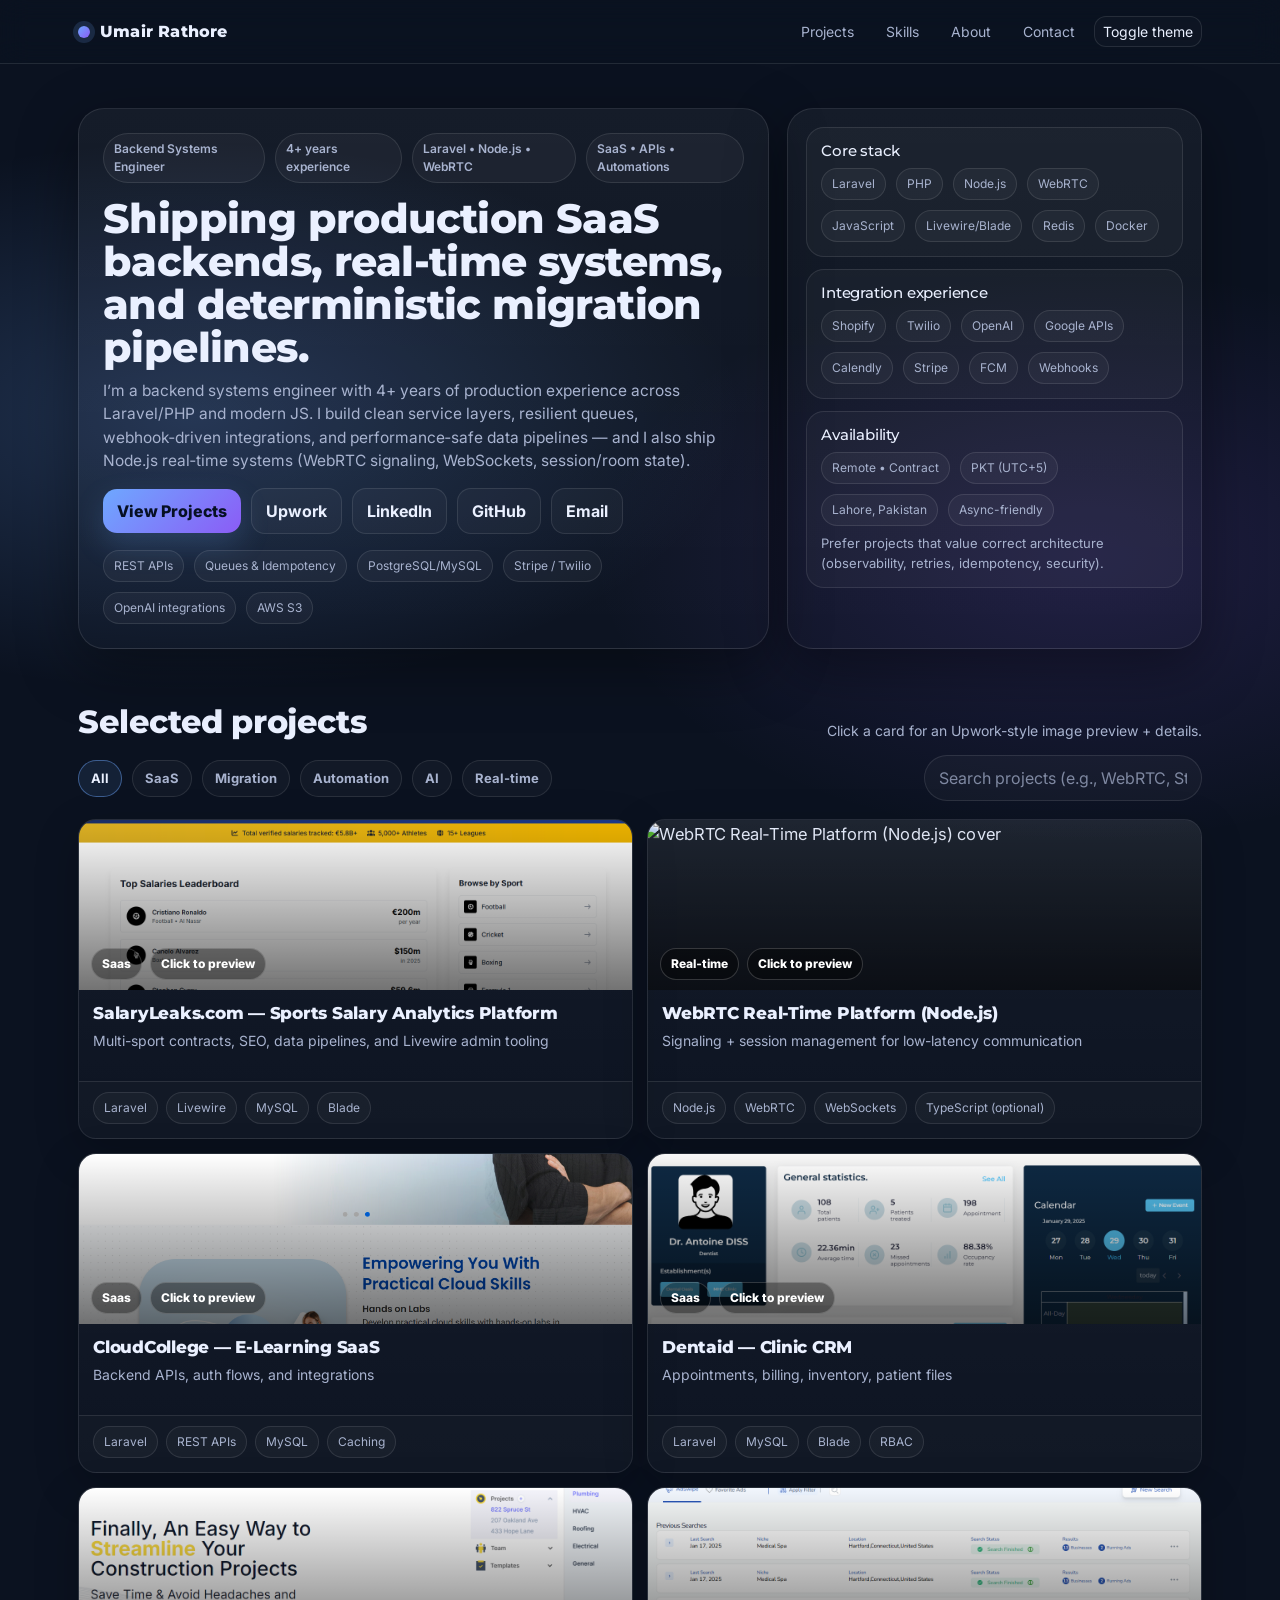
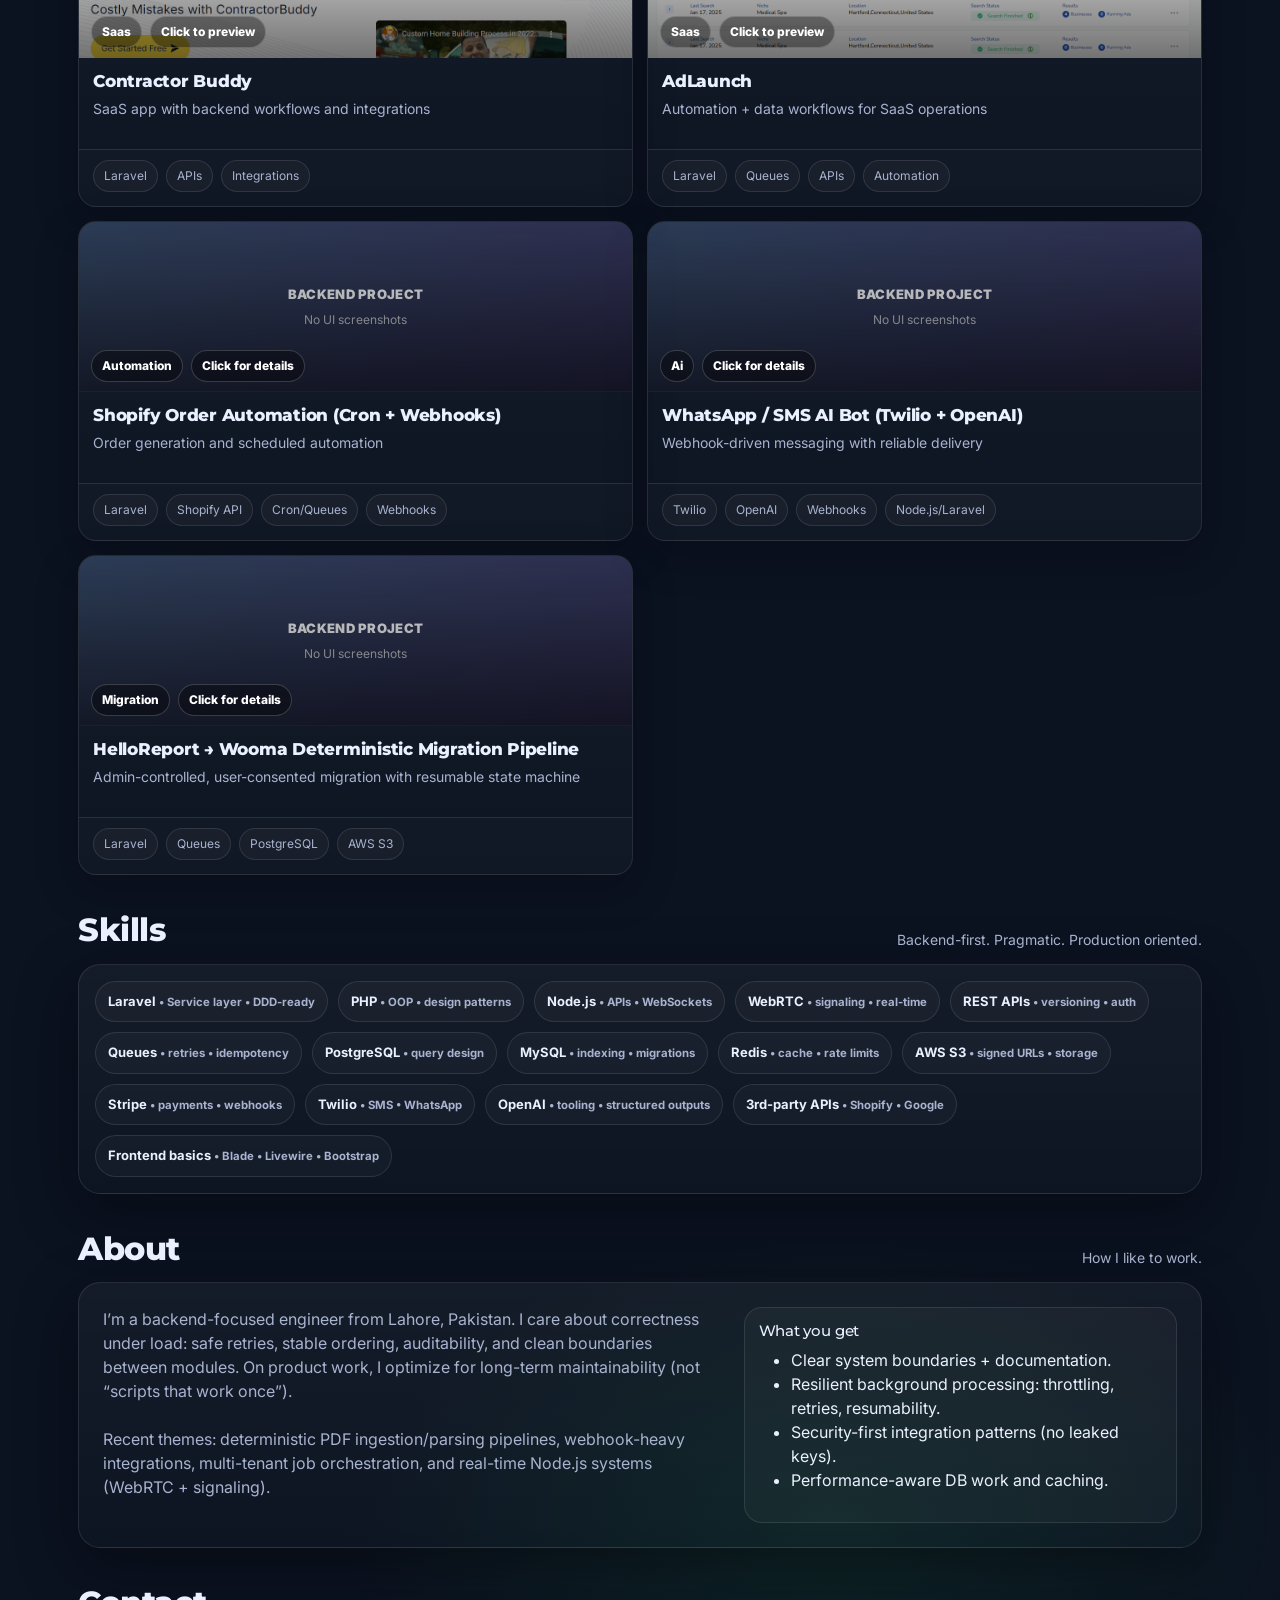
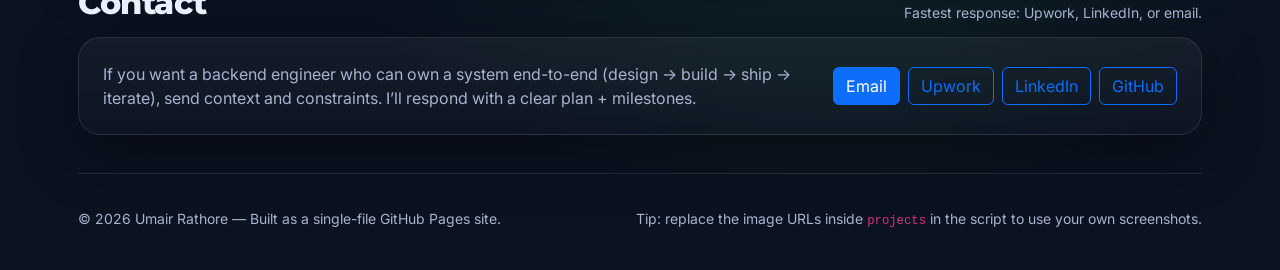
==== portfolio_final.html @ fff8bcef "new portfolio" ====
<!doctype html>
<html lang="en">
<head>
  <meta charset="utf-8" />
  <meta name="viewport" content="width=device-width, initial-scale=1" />
  <meta name="theme-color" content="#0b1220" />
  <title>Umair Rathore — Backend Systems Engineer (Laravel • Node.js • WebRTC) • 4+ Years</title>
  <meta name="description" content="Backend Systems Engineer building production SaaS platforms, APIs, real-time systems (WebRTC), automations, and deterministic data-migration pipelines. Laravel, Node.js, PostgreSQL/MySQL, Stripe, Twilio, OpenAI." />
  <meta name="keywords" content="Umair Rathore,Laravel,PHP,Node.js,WebRTC,SaaS,Backend Engineer,REST API,PostgreSQL,MySQL,Stripe,Twilio,OpenAI,Queues,Redis,S3" />
  <meta name="author" content="Umair Rathore" />

  <!-- Open Graph -->
  <meta property="og:title" content="Umair Rathore — Backend Systems Engineer" />
  <meta property="og:description" content="Laravel + Node.js backend engineer building SaaS, automations, real-time (WebRTC) and migration pipelines." />
  <meta property="og:type" content="website" />

  <!-- Bootstrap 5 -->
  <link href="https://cdn.jsdelivr.net/npm/bootstrap@5.3.3/dist/css/bootstrap.min.css" rel="stylesheet"
        integrity="sha384-QWTKZyjpPEjISv5WaRU9OFeRpok6YctnYmDr5pNlyT2bRjXh0JMhjY6hW+ALEwIH" crossorigin="anonymous" />
  <link rel="preconnect" href="https://fonts.googleapis.com">
  <link rel="preconnect" href="https://fonts.gstatic.com" crossorigin>
  <link href="https://fonts.googleapis.com/css2?family=Montserrat:wght@600;700;800&family=Inter:wght@400;500;600;700&display=swap" rel="stylesheet">

  <style>
    :root{
      --bg:#0b1220;
      --panel:#0f1b33;
      --panel2:#101a2d;
      --text:#eaf0ff;
      --muted:#a8b3cf;
      --line:rgba(255,255,255,.10);
      --brand:#6ea8ff;
      --brand2:#8b5cf6;
      --good:#22c55e;
      --warn:#fbbf24;
      --shadow: 0 18px 60px rgba(0,0,0,.38);
      --radius: 18px;
      --radius2: 26px;
      --max: 1160px;
    }
    [data-theme="light"]{
      --bg:#f7f8fb;
      --panel:#ffffff;
      --panel2:#ffffff;
      --text:#0f172a;
      --muted:#475569;
      --line:rgba(2,6,23,.10);
      --shadow: 0 18px 60px rgba(2,6,23,.12);
    }

    *{box-sizing:border-box}
    html{scroll-behavior:smooth}
    body{
      margin:0;
      font-family: Inter, system-ui, -apple-system, Segoe UI, Roboto, Helvetica, Arial, sans-serif;
      background:
        radial-gradient(1000px 500px at 15% 12%, rgba(110,168,255,.22), transparent 55%),
        radial-gradient(900px 520px at 85% 16%, rgba(139,92,246,.16), transparent 55%),
        radial-gradient(900px 520px at 65% 90%, rgba(34,197,94,.10), transparent 55%),
        var(--bg);
      color:var(--text);
    }
    a{color:inherit}
    .wrap{max-width:var(--max); margin:0 auto; padding:0 18px}

    /* Top bar */
    .topbar{
      position:sticky; top:0; z-index:50;
      backdrop-filter: blur(14px);
      background: color-mix(in srgb, var(--bg) 72%, transparent);
      border-bottom:1px solid var(--line);
    }
    .topbar-inner{
      display:flex; align-items:center; justify-content:space-between;
      padding:12px 0; gap:10px;
    }
    .brand{
      display:flex; align-items:center; gap:10px;
      text-decoration:none;
      font-weight:800; letter-spacing:.2px;
      font-family: Montserrat, Inter, system-ui, sans-serif;
    }
    .brand-dot{
      width:12px; height:12px; border-radius:50%;
      background: linear-gradient(135deg, var(--brand), var(--brand2));
      box-shadow: 0 0 0 5px rgba(110,168,255,.16);
    }
    .navlinks{display:flex; gap:10px; flex-wrap:wrap; justify-content:flex-end}
    .navlinks a{
      text-decoration:none; font-size:14px;
      color:var(--muted);
      padding:8px 10px;
      border-radius:12px;
      border:1px solid transparent;
    }
    .navlinks a:hover{
      color:var(--text);
      border-color: var(--line);
      background: rgba(255,255,255,.04);
    }

    /* Hero */
    .hero{padding:44px 0 18px}
    .hero-grid{
      display:grid;
      grid-template-columns: 1.25fr .75fr;
      gap:18px;
      align-items:stretch;
    }
    @media (max-width: 992px){
      .hero-grid{grid-template-columns:1fr}
    }
    .p-card{
      background: linear-gradient(180deg, rgba(255,255,255,.045), rgba(255,255,255,.012));
      border:1px solid var(--line);
      border-radius: var(--radius2);
      box-shadow: var(--shadow);
      overflow:hidden;
    }
    .hero-left{padding:24px; position:relative}
    .kicker{
      display:inline-flex; align-items:center; gap:10px;
      color:var(--muted); font-weight:600; font-size:14px;
    }
    .pill{
      border:1px solid var(--line);
      background: rgba(255,255,255,.04);
      padding:6px 10px;
      border-radius:999px;
      font-size:12px;
      color:var(--muted);
    }
    h1{
      margin:14px 0 10px;
      font-family: Montserrat, Inter, system-ui, sans-serif;
      font-weight:800;
      letter-spacing:-.6px;
      line-height:1.05;
      font-size: clamp(32px, 3.2vw, 46px);
    }
    .sub{
      color:var(--muted);
      max-width: 70ch;
      margin: 0 0 16px;
      font-size: 15.5px;
    }
    .cta-row{display:flex; gap:10px; flex-wrap:wrap; align-items:center}
    .btn-brand{
      background: linear-gradient(135deg, var(--brand), var(--brand2));
      color: #061024;
      border:0;
      font-weight:800;
      padding:10px 14px;
      border-radius:14px;
      text-decoration:none;
      display:inline-flex; align-items:center; gap:10px;
      box-shadow: 0 12px 30px rgba(110,168,255,.20);
    }
    .btn-ghost{
      border:1px solid var(--line);
      background: rgba(255,255,255,.03);
      color: var(--text);
      font-weight:700;
      padding:10px 14px;
      border-radius:14px;
      text-decoration:none;
      display:inline-flex; align-items:center; gap:10px;
    }
    .btn-ghost:hover{background: rgba(255,255,255,.05)}
    .hero-right{padding:18px}
    .mini{
      border:1px solid var(--line);
      border-radius: 18px;
      background: rgba(255,255,255,.03);
      padding:14px;
      margin-bottom:12px;
    }
    .mini h3{
      margin:0 0 8px;
      font-family: Montserrat, Inter, system-ui, sans-serif;
      font-size: 15px;
      letter-spacing:-.2px;
    }
    .kv{display:flex; gap:10px; flex-wrap:wrap}
    .kv .tag{
      font-size:12px;
      padding:6px 10px;
      border-radius:999px;
      background: rgba(255,255,255,.04);
      border:1px solid var(--line);
      color: var(--muted);
    }

    /* Sections */
    section{padding:36px 0 0}
    .section-title{
      display:flex; align-items:flex-end; justify-content:space-between;
      gap:12px; margin: 0 0 14px;
    }
    .section-title h2{
      font-family: Montserrat, Inter, system-ui, sans-serif;
      font-weight:800; letter-spacing:-.4px;
      margin:0;
    }
    .section-title p{margin:0; color:var(--muted); font-size:14px}

    /* Project grid */
    .filters{
      display:flex; gap:10px; flex-wrap:wrap; align-items:center;
      margin: 10px 0 18px;
    }
    .chip{
      border:1px solid var(--line);
      background: rgba(255,255,255,.03);
      color: var(--muted);
      font-weight:700;
      padding:8px 12px;
      border-radius:999px;
      font-size:13px;
      cursor:pointer;
      user-select:none;
    }
    .chip.active{
      color: var(--text);
      border-color: rgba(110,168,255,.45);
      background: rgba(110,168,255,.10);
    }
    .search{
      margin-left:auto;
      min-width: 260px;
    }
    .search input{
      width:100%;
      border-radius:999px;
      padding:10px 14px;
      border:1px solid var(--line);
      background: rgba(255,255,255,.03);
      color: var(--text);
      outline:none;
    }
    .search input::placeholder{color: color-mix(in srgb, var(--muted) 72%, transparent)}

    .grid{
      display:grid;
      grid-template-columns: repeat(12, 1fr);
      gap:14px;
    }
    @media (max-width: 992px){
      .grid{grid-template-columns: repeat(6, 1fr);}
    }
    @media (max-width: 640px){
      .grid{grid-template-columns: repeat(1, 1fr);}
    }
    .proj{
      grid-column: span 6;
      background: linear-gradient(180deg, rgba(255,255,255,.045), rgba(255,255,255,.012));
      border:1px solid var(--line);
      border-radius: var(--radius);
      overflow:hidden;
      box-shadow: 0 14px 44px rgba(0,0,0,.22);
      transition: transform .25s ease, border-color .25s ease;
      cursor:pointer;
      display:flex; flex-direction:column;
      min-height: 320px;
    }
    @media (max-width: 992px){ .proj{grid-column: span 6;} }
    @media (max-width: 640px){ .proj{grid-column: span 12;} }
    .proj:hover{
      transform: translateY(-6px);
      border-color: rgba(110,168,255,.40);
    }
    .thumb{
      position:relative;
      height: 170px;
      background: rgba(255,255,255,.04);
      overflow:hidden;
    }
    .thumb img{
      width:100%; height:100%;
      object-fit:cover;
      transform: scale(1.03);
      transition: transform .35s ease;
      filter: saturate(1.1);
    }
    .proj:hover .thumb img{transform: scale(1.08)}
    .thumb .overlay{
      position:absolute; inset:0;
      background: linear-gradient(180deg, rgba(0,0,0,0), rgba(0,0,0,.55));
      display:flex;
      align-items:flex-end;
      padding:10px 12px;
      gap:8px;
    }
    .badge-pill{
      font-size:12px;
      font-weight:800;
      padding:6px 10px;
      border-radius:999px;
      background: rgba(0,0,0,.35);
      border:1px solid rgba(255,255,255,.18);
      color:#fff;
    }
    .proj-body{padding:14px 14px 12px; flex:1}
    .proj-title{
      font-family: Montserrat, Inter, system-ui, sans-serif;
      font-weight:800;
      letter-spacing:-.25px;
      margin:0 0 6px;
      font-size: 17px;
      line-height:1.15;
    }
    .proj-desc{margin:0; color:var(--muted); font-size:14px}
    .proj-tags{
      display:flex; flex-wrap:wrap; gap:8px;
      padding: 10px 14px 14px;
      border-top:1px solid var(--line);
      background: rgba(255,255,255,.015);
    }
    .t{
      font-size:12px;
      padding:6px 10px;
      border-radius:999px;
      border:1px solid var(--line);
      background: rgba(255,255,255,.03);
      color: var(--muted);
      white-space:nowrap;
    }

    /* Skills */
    .skills{
      display:flex; flex-wrap:wrap; gap:10px;
    }
    .skill{
      font-size:13px;
      padding:10px 12px;
      border-radius: 999px;
      border:1px solid var(--line);
      background: rgba(255,255,255,.03);
      color: var(--text);
      font-weight:700;
    }
    .skill small{color:var(--muted); font-weight:700}

    /* Footer */
    footer{
      padding:34px 0 40px;
      color: var(--muted);
      border-top:1px solid var(--line);
      margin-top: 38px;
      font-size:14px;
    }

    /* Modal polish (Upwork-ish) */
    .modal-content{
      background: var(--panel);
      border:1px solid var(--line);
      border-radius: 20px;
      box-shadow: var(--shadow);
      color: var(--text);
    }
    .modal-header, .modal-footer{border-color: var(--line)}
    .modal-title{font-family: Montserrat, Inter, system-ui, sans-serif; font-weight:800}
    .modal .meta{
      display:flex; gap:10px; flex-wrap:wrap;
      margin-top: 6px;
    }
    .modal .meta a{
      color: var(--brand);
      text-decoration: none;
      font-weight: 800;
      font-size: 13px;
      border:1px solid color-mix(in srgb, var(--brand) 40%, transparent);
      padding:7px 10px;
      border-radius:999px;
      background: rgba(110,168,255,.10);
    }
    .modal .meta a:hover{background: rgba(110,168,255,.16)}
    .modal .bullets{margin:12px 0 0; padding-left: 18px; color: var(--muted)}
    .carousel-inner{
      border-radius: 16px;
      border:1px solid var(--line);
      overflow:hidden;
      background: rgba(255,255,255,.03);
    }
    .carousel-item img{
      width:100%;
      height: 370px;
      object-fit: cover;
    }
    .carousel-control-prev,
    .carousel-control-next {
      opacity: 1;
    }
    .carousel-control-prev-icon,
    .carousel-control-next-icon {
      filter: brightness(0) invert(0.2);
      background-color: rgba(255,255,255,0.8);
      border-radius: 50%;
      padding: 12px;
      box-shadow: 0 2px 8px rgba(0,0,0,0.4);
    }
    @media (max-width: 640px){
      .carousel-item img{height: 260px;}
      .search{min-width: 160px;}
    }
  </style>
</head>

<body>
  <!-- Topbar -->
  <div class="topbar">
    <div class="wrap">
      <div class="topbar-inner">
        <a class="brand" href="#top">
          <span class="brand-dot"></span>
          <span>Umair Rathore</span>
        </a>

        <div class="d-flex align-items-center gap-2">
          <div class="navlinks d-none d-md-flex">
            <a href="#projects">Projects</a>
            <a href="#skills">Skills</a>
            <a href="#about">About</a>
            <a href="#contact">Contact</a>
          </div>

          <button id="themeBtn" class="btn btn-sm btn-outline-light" style="border-color:var(--line); color:var(--text); border-radius:12px; background:rgba(255,255,255,.02)">
            Toggle theme
          </button>
        </div>
      </div>
    </div>
  </div>

  <div id="top" class="wrap">
    <!-- Hero -->
    <div class="hero">
      <div class="hero-grid">
        <div class="p-card hero-left">
          <div class="kicker">
            <span class="pill">Backend Systems Engineer</span>
            <span class="pill">4+ years experience</span>
            <span class="pill">Laravel • Node.js • WebRTC</span>
            <span class="pill">SaaS • APIs • Automations</span>
          </div>

          <h1>Shipping production SaaS backends, real‑time systems, and deterministic migration pipelines.</h1>
          <p class="sub">
            I’m a backend systems engineer with 4+ years of production experience across Laravel/PHP and modern JS. I build clean service layers, resilient queues, webhook‑driven integrations, and performance‑safe data pipelines — and I also ship Node.js real‑time systems (WebRTC signaling, WebSockets, session/room state).
          </p>

          <div class="cta-row">
            <a class="btn-brand" href="#projects">View Projects</a>
            <a class="btn-ghost" href="https://www.upwork.com/freelancers/~0189e2b25fac579624" target="_blank" rel="noopener">Upwork</a>
            <a class="btn-ghost" href="https://www.linkedin.com/in/umairrathore/" target="_blank" rel="noopener">LinkedIn</a>
            <a class="btn-ghost" href="https://github.com/UmairRathore" target="_blank" rel="noopener">GitHub</a>
            <a class="btn-ghost" href="mailto:contactusr22@gmail.com">Email</a>
          </div>

          <div class="mt-3 kv">
            <span class="tag">REST APIs</span>
            <span class="tag">Queues & Idempotency</span>
            <span class="tag">PostgreSQL/MySQL</span>
            <span class="tag">Stripe / Twilio</span>
            <span class="tag">OpenAI integrations</span>
            <span class="tag">AWS S3</span>
          </div>
        </div>

        <div class="p-card hero-right">
          <div class="mini">
            <h3>Core stack</h3>
            <div class="kv">
              <span class="tag">Laravel</span>
              <span class="tag">PHP</span>
              <span class="tag">Node.js</span>
              <span class="tag">WebRTC</span>
              <span class="tag">JavaScript</span>
              <span class="tag">Livewire/Blade</span>
              <span class="tag">Redis</span>
              <span class="tag">Docker</span>
            </div>
          </div>

          <div class="mini">
            <h3>Integration experience</h3>
            <div class="kv">
              <span class="tag">Shopify</span>
              <span class="tag">Twilio</span>
              <span class="tag">OpenAI</span>
              <span class="tag">Google APIs</span>
              <span class="tag">Calendly</span>
              <span class="tag">Stripe</span>
              <span class="tag">FCM</span>
              <span class="tag">Webhooks</span>
            </div>
          </div>

          <div class="mini">
            <h3>Availability</h3>
            <div class="kv">
              <span class="tag">Remote • Contract</span>
              <span class="tag">PKT (UTC+5)</span>
              <span class="tag">Lahore, Pakistan</span>
              <span class="tag">Async-friendly</span>
            </div>
            <div class="mt-2" style="color:var(--muted); font-size:13px">
              Prefer projects that value correct architecture (observability, retries, idempotency, security).
            </div>
          </div>
        </div>
      </div>
    </div>

    <!-- Projects -->
    <section id="projects">
      <div class="section-title">
        <h2>Selected projects</h2>
        <p>Click a card for an Upwork-style image preview + details.</p>
      </div>

      <div class="filters">
        <div class="chip active" data-filter="all">All</div>
        <div class="chip" data-filter="saas">SaaS</div>
        <div class="chip" data-filter="migration">Migration</div>
        <div class="chip" data-filter="automation">Automation</div>
        <div class="chip" data-filter="ai">AI</div>
        <div class="chip" data-filter="realtime">Real‑time</div>

        <div class="search">
          <input id="searchInput" type="text" placeholder="Search projects (e.g., WebRTC, Stripe, Shopify, PDF)…" />
        </div>
      </div>

      <div id="projectGrid" class="grid"></div>
    </section>

    <!-- Skills -->
    <section id="skills">
      <div class="section-title">
        <h2>Skills</h2>
        <p>Backend-first. Pragmatic. Production oriented.</p>
      </div>

      <div class="p-card p-3" style="border-radius:22px">
        <div class="skills">
          <span class="skill">Laravel <small>• Service layer • DDD-ready</small></span>
          <span class="skill">PHP <small>• OOP • design patterns</small></span>
          <span class="skill">Node.js <small>• APIs • WebSockets</small></span>
          <span class="skill">WebRTC <small>• signaling • real-time</small></span>
          <span class="skill">REST APIs <small>• versioning • auth</small></span>
          <span class="skill">Queues <small>• retries • idempotency</small></span>
          <span class="skill">PostgreSQL <small>• query design</small></span>
          <span class="skill">MySQL <small>• indexing • migrations</small></span>
          <span class="skill">Redis <small>• cache • rate limits</small></span>
          <span class="skill">AWS S3 <small>• signed URLs • storage</small></span>
          <span class="skill">Stripe <small>• payments • webhooks</small></span>
          <span class="skill">Twilio <small>• SMS • WhatsApp</small></span>
          <span class="skill">OpenAI <small>• tooling • structured outputs</small></span>
          <span class="skill">3rd‑party APIs <small>• Shopify • Google</small></span>
          <span class="skill">Frontend basics <small>• Blade • Livewire • Bootstrap</small></span>
        </div>
      </div>
    </section>

    <!-- About -->
    <section id="about">
      <div class="section-title">
        <h2>About</h2>
        <p>How I like to work.</p>
      </div>

      <div class="p-card p-4" style="border-radius:22px">
        <div class="row g-4">
          <div class="col-lg-7">
            <div style="color:var(--muted)">
              I’m a backend-focused engineer from Lahore, Pakistan. I care about correctness under load: safe retries, stable ordering,
              auditability, and clean boundaries between modules. On product work, I optimize for long-term maintainability (not “scripts that work once”).
              <br/><br/>
              Recent themes: deterministic PDF ingestion/parsing pipelines, webhook-heavy integrations, multi-tenant job orchestration,
              and real-time Node.js systems (WebRTC + signaling).
            </div>
          </div>
          <div class="col-lg-5">
            <div class="mini" style="margin:0">
              <h3>What you get</h3>
              <ul class="bullets">
                <li>Clear system boundaries + documentation.</li>
                <li>Resilient background processing: throttling, retries, resumability.</li>
                <li>Security-first integration patterns (no leaked keys).</li>
                <li>Performance-aware DB work and caching.</li>
              </ul>
            </div>
          </div>
        </div>
      </div>
    </section>

    <!-- Contact -->
    <section id="contact">
      <div class="section-title">
        <h2>Contact</h2>
        <p>Fastest response: Upwork, LinkedIn, or email.</p>
      </div>

      <div class="p-card p-4" style="border-radius:22px">
        <div class="row g-3 align-items-center">
          <div class="col-lg-8" style="color:var(--muted)">
            If you want a backend engineer who can own a system end-to-end (design → build → ship → iterate),
            send context and constraints. I’ll respond with a clear plan + milestones.
          </div>
          <div class="col-lg-4 d-flex gap-2 justify-content-lg-end flex-wrap">
            <a class="btn btn-primary" href="mailto:contactusr22@gmail.com">Email</a>
            <a class="btn btn-outline-primary" href="https://www.upwork.com/freelancers/~0189e2b25fac579624" target="_blank" rel="noopener">Upwork</a>
            <a class="btn btn-outline-primary" href="https://www.linkedin.com/in/umairrathore/" target="_blank" rel="noopener">LinkedIn</a>
            <a class="btn btn-outline-primary" href="https://github.com/UmairRathore" target="_blank" rel="noopener">GitHub</a>
          </div>
        </div>
      </div>
    </section>

    <footer>
      <div class="d-flex flex-wrap justify-content-between gap-2">
        <div>© <span id="year"></span> Umair Rathore — Built as a single-file GitHub Pages site.</div>
        <div>Tip: replace the image URLs inside <code>projects</code> in the script to use your own screenshots.</div>
      </div>
    </footer>
  </div>

  <!-- Project Modal -->
  <div class="modal fade" id="projectModal" tabindex="-1" aria-hidden="true">
    <div class="modal-dialog modal-xl modal-dialog-centered modal-dialog-scrollable">
      <div class="modal-content">
        <div class="modal-header">
          <div>
            <div class="modal-title h5" id="pmTitle">Project</div>
            <div class="meta" id="pmLinks"></div>
          </div>
          <button type="button" class="btn-close btn-close-white" data-bs-dismiss="modal" aria-label="Close"></button>
        </div>

        <div class="modal-body">
          <div id="pmCarouselWrap" class="mb-3"></div>

          <div class="row g-4">
            <div class="col-lg-7">
              <div id="pmDesc" style="color:var(--muted)"></div>
              <ul id="pmBullets" class="bullets"></ul>
            </div>
            <div class="col-lg-5">
              <div class="mini" style="margin:0">
                <h3>Tech</h3>
                <div id="pmTech" class="kv"></div>
              </div>
              <div class="mini" style="margin:12px 0 0">
                <h3>Category</h3>
                <div id="pmCats" class="kv"></div>
              </div>
            </div>
          </div>
        </div>

        <div class="modal-footer">
          <div class="me-auto" style="color:var(--muted); font-size:13px">
            Preview images are placeholders — swap with your real screenshots anytime.
          </div>
          <button type="button" class="btn btn-outline-light" style="border-color:var(--line); color:var(--text)" data-bs-dismiss="modal">Close</button>
        </div>
      </div>
    </div>
  </div>

  <!-- Bootstrap JS -->
  <script src="https://cdn.jsdelivr.net/npm/bootstrap@5.3.3/dist/js/bootstrap.bundle.min.js"
          integrity="sha384-YvpcrYf0tY3lHB60NNkmXc5s9fDVZLESaAA55NDzOxhy9GkcIdslK1eN7N6jIeHz"
          crossorigin="anonymous"></script>

  <script>
    // ---------------------------
    // Data
    // ---------------------------
    const projects = [
      {
        id: "salaryleaks",
        title: "SalaryLeaks.com — Sports Salary Analytics Platform",
        subtitle: "Multi-sport contracts, SEO, data pipelines, and Livewire admin tooling",
        cover: "img/projects/salayrleaks/landing_page.png",
        images: [
          "img/projects/salayrleaks/landing_page.png",
          "img/projects/salayrleaks/admin_portal.png",
          "img/projects/salayrleaks/player_information_page.png"
        ],
        desc: "A sports-data platform that models salaries/contracts across multiple sports (including fight-based earnings), with admin tooling for CRUD + CSV imports, and a public site optimized for SEO and discoverability.",
        bullets: [
          "Livewire admin components: players, multi-contract handling, fight earnings, and CSV uploads.",
          "Domain separation per sport + shared contract services where appropriate.",
          "Currency display logic and compact salary formatting.",
          "SEO-focused pages: league/team/player routes, sitemaps, and structured content."
        ],
        tech: ["Laravel", "Livewire", "MySQL", "Blade", "Caching", "SEO"],
        cats: ["saas", "automation"],
        links: [
          { label: "https://salaryleaks.com", url: "https://salaryleaks.com" }
        ]
      },
      {
        id: "webrtc-node",
        title: "WebRTC Real‑Time Platform (Node.js)",
        subtitle: "Signaling + session management for low-latency communication",
        cover: "https://images.unsplash.com/photo-1518779578993-ec3579fee39f?auto=format&fit=crop&w=1400&q=80",
        images: [
          "https://images.unsplash.com/photo-1518770660439-4636190af475?auto=format&fit=crop&w=1600&q=80",
          "https://images.unsplash.com/photo-1550751827-4bd374c3f58b?auto=format&fit=crop&w=1600&q=80",
          "https://images.unsplash.com/photo-1451188214936-ec16b91c296f?auto=format&fit=crop&w=1600&q=80"
        ],
        desc: "A Node.js + WebRTC real-time system focusing on correct signaling, session state, and scalable room management. Designed as a backend-first real-time service that can power calls, streaming, or collaborative apps.",
        bullets: [
          "WebRTC signaling (offer/answer/ICE) with room + participant state.",
          "WebSocket transport and guarded reconnection flows.",
          "Backpressure-safe messaging and basic observability hooks.",
          "Designed to evolve into SFU/MCU integrations if needed."
        ],
        tech: ["Node.js", "WebRTC", "WebSockets", "TypeScript (optional)", "Redis (optional)"],
        cats: ["realtime", "saas"],
        links: [
          { label: "GitHub (add repo link)", url: "https://github.com/UmairRathore" }
        ]
      },
      {
        id: "cloudcollege",
        title: "CloudCollege — E‑Learning SaaS",
        subtitle: "Backend APIs, auth flows, and integrations",
        cover: "img/projects/cloudcollege/landing_page.png",
        images: [
          "img/projects/cloudcollege/landing_page.png",
          "img/projects/cloudcollege/dashboard.png",
          "img/projects/cloudcollege/courses_listing.png"
        ],
        desc: "A production SaaS for online learning workflows. I work on backend APIs, authentication flows, and integrations to support stable course delivery and admin operations.",
        bullets: [
          "Auth + session flows and secure API endpoints.",
          "Integrations with third-party services where needed.",
          "Performance and maintainability focused code structure."
        ],
        tech: ["Laravel", "REST APIs", "MySQL", "Caching"],
        cats: ["saas"],
        links: []
      },
      {
        id: "dentaid",
        title: "Dentaid — Clinic CRM",
        subtitle: "Appointments, billing, inventory, patient files",
        cover: "img/projects/dentaid/dashboard.png",
        images: [
          "img/projects/dentaid/dashboard.png",
          "img/projects/dentaid/appointments_calender.png",
          "img/projects/dentaid/Consultation.png"
        ],
        desc: "A clinic management CRM tracking appointments, consultations, patient files, clinic inventory, billing, treatment statistics, and users. Built with a strong emphasis on CRUD correctness and operational workflows.",
        bullets: [
          "Patient record + appointment lifecycle handling.",
          "Billing and inventory modules supporting clinic operations.",
          "Role-based access and maintainable backend structure."
        ],
        tech: ["Laravel", "MySQL", "Blade", "RBAC"],
        cats: ["saas"],
        links: [
          { label: "https://dentaid.clinicaid.ch/login", url: "https://dentaid.clinicaid.ch/login" }
        ]
      },
      {
        id: "contractorbuddy",
        title: "Contractor Buddy",
        subtitle: "SaaS app with backend workflows and integrations",
        cover: "img/projects/contractorbuddy/homepage.png",
        images: [
          "img/projects/contractorbuddy/homepage.png",
          "img/projects/contractorbuddy/projects_listing.png",
          "img/projects/contractorbuddy/project_summary.png"
        ],
        desc: "A SaaS product where I contributed backend engineering and integration work, focusing on stable APIs and clean data handling.",
        bullets: [
          "Backend-first development with reliable API flows.",
          "Integrations and automation tasks.",
          "Maintainable Laravel patterns and structured code."
        ],
        tech: ["Laravel", "APIs", "Integrations"],
        cats: ["saas"],
        links: [
          { label: "https://app.contractorbuddy.io/", url: "https://app.contractorbuddy.io/" }
        ]
      },
      {
        id: "adlaunch",
        title: "AdLaunch",
        subtitle: "Automation + data workflows for SaaS operations",
        cover: "img/projects/adluanch/home_page.png",
        images: [
          "img/projects/adluanch/home_page.png",
          "img/projects/adluanch/search_for_category.png",
          "img/projects/adluanch/searched_Ads_details.png"
        ],
        desc: "Worked on backend workflows and automation for a SaaS product, focusing on API integrations and data correctness.",
        bullets: [
          "API integration + background job automation.",
          "Data cleanup and structured processing.",
          "Performance-safe backend patterns."
        ],
        tech: ["Laravel", "Queues", "APIs", "Automation"],
        cats: ["saas", "automation"],
        links: [
          { label: "https://app.adlaunch.com/", url: "https://app.adlaunch.com/" }
        ]
      },
      /*{
        id: "beezjobs",
        title: "Beez Jobs",
        subtitle: "Web app with production backend features",
        cover: "https://images.unsplash.com/photo-1521737604893-d14cc237f11d?auto=format&fit=crop&w=1400&q=80",
        images: [
          "https://images.unsplash.com/photo-1504384308090-c894fdcc538d?auto=format&fit=crop&w=1600&q=80",
          "https://images.unsplash.com/photo-1531297484001-80022131f5a1?auto=format&fit=crop&w=1600&q=80",
          "https://images.unsplash.com/photo-1545239351-1141bd82e8a6?auto=format&fit=crop&w=1600&q=80"
        ],
        desc: "A production web app demonstrating solid Laravel development fundamentals across backend features and workflows.",
        bullets: [
          "Stable backend patterns and CRUD flows.",
          "Production deployment and maintenance experience."
        ],
        tech: ["Laravel", "MySQL", "Frontend basics"],
        cats: ["saas"],
        links: [
          { label: "http://beezjobs.com", url: "http://beezjobs.com" }
        ]
      },*/
      {
        id: "shopify-bot",
        title: "Shopify Order Automation (Cron + Webhooks)",
        subtitle: "Order generation and scheduled automation",
        cover: "",
        images: [],
        desc: "Automated Shopify order creation using cron-driven jobs, with careful rate limiting and error handling to keep flows stable.",
        bullets: [
          "Cron-based scheduling and safe retry patterns.",
          "Shopify API integration + structured payload handling.",
          "Operational logging and failure visibility."
        ],
        tech: ["Laravel", "Shopify API", "Cron/Queues", "Webhooks"],
        cats: ["automation"],
        links: []
      },
      {
        id: "twilio-openai",
        title: "WhatsApp / SMS AI Bot (Twilio + OpenAI)",
        subtitle: "Webhook-driven messaging with reliable delivery",
        cover: "",
        images: [],
        desc: "An AI-enabled messaging bot built around Twilio webhooks. Focused on correct webhook response handling, async AI calls, and reliable real-time message delivery.",
        bullets: [
          "Twilio webhook handling with strict request validation.",
          "Async AI orchestration with delivery guarantees.",
          "Observability-friendly logging and failure handling."
        ],
        tech: ["Twilio", "OpenAI", "Webhooks", "Node.js/Laravel"],
        cats: ["ai", "automation"],
        links: []
      },
      {
        id: "wooma-migration",
        title: "HelloReport → Wooma Deterministic Migration Pipeline",
        subtitle: "Admin-controlled, user-consented migration with resumable state machine",
        cover: "",
        images: [],
        desc: "A system-grade ingestion pipeline to migrate large historical report datasets from HelloReport into Wooma. The pipeline runs fully server-side using session cookies, paginated discovery, deterministic PDF acquisition, strict JSON mapping, and idempotent lifecycle tracking (PENDING → DOWNLOADING → IMPORTED/FAILED).",
        bullets: [
          "Queue-driven: throttling, retries, resumability, and reconciliation to prevent silent skips.",
          "Supports concurrent users and long-running migrations (users can close their PCs).",
          "PDF storage via S3; deterministic parsing (no OCR) with strict schema mapping to Wooma JSON.",
          "Traffic-safe profile: per-user + global rate limits."
        ],
        tech: ["Laravel", "Queues", "PostgreSQL", "AWS S3", "Redis", "HTTP client", "PDF parsing"],
        cats: ["migration", "automation", "saas"],
        links: [
          { label: "Architecture notes (private)", url: "#" }
        ]
      }
    ];

    // ---------------------------
    // UI rendering
    // ---------------------------
    const grid = document.getElementById("projectGrid");
    const searchInput = document.getElementById("searchInput");
    const chips = Array.from(document.querySelectorAll(".chip"));

    let activeFilter = "all";
    let activeSearch = "";

    function matches(project){
      const inFilter = activeFilter === "all" || project.cats.includes(activeFilter);
      const s = activeSearch.trim().toLowerCase();
      if(!s) return inFilter;

      const hay = [
        project.title, project.subtitle, project.desc,
        ...(project.tech || []), ...(project.cats || [])
      ].join(" ").toLowerCase();

      return inFilter && hay.includes(s);
    }

    function cardHTML(p){
      const cat = (p.cats || [])[0] || "project";
      const badgeText = cat === "realtime" ? "Real‑time" : cat.charAt(0).toUpperCase() + cat.slice(1);

      const tags = (p.tech || []).slice(0, 4).map(t => `<span class="t">${escapeHtml(t)}</span>`).join("");
      const hasCover = !!(p.cover && String(p.cover).trim());
      const thumbInner = hasCover
        ? `<img loading="lazy" src="${escapeAttr(p.cover)}" alt="${escapeAttr(p.title)} cover" />`
        : `<div style="height:100%; width:100%; display:flex; align-items:center; justify-content:center;
                 background: linear-gradient(135deg, rgba(110,168,255,.18), rgba(139,92,246,.16));
                 border-bottom:1px solid rgba(255,255,255,.08);">
             <div style="text-align:center; padding:14px 16px">
               <div style="font-weight:900; letter-spacing:.3px; font-size:13px; color:rgba(255,255,255,.92)">BACKEND PROJECT</div>
               <div style="margin-top:6px; font-size:12px; color:rgba(255,255,255,.72)">No UI screenshots</div>
             </div>
           </div>`;

      return `
        <div class="proj" role="button" tabindex="0" data-id="${escapeHtml(p.id)}">
          <div class="thumb">
            ${thumbInner}
            <div class="overlay">
              <span class="badge-pill">${escapeHtml(badgeText)}</span>
              <span class="badge-pill">${hasCover ? "Click to preview" : "Click for details"}</span>
            </div>
          </div>
          <div class="proj-body">
            <div class="proj-title">${escapeHtml(p.title)}</div>
            <p class="proj-desc">${escapeHtml(p.subtitle || "")}</p>
          </div>
          <div class="proj-tags">${tags}</div>
        </div>
      `;
    }

    function render(){
      const visible = projects.filter(matches);
      if(!visible.length){
        grid.innerHTML = `<div class="p-card p-4" style="grid-column: 1 / -1; border-radius:22px">
          <div style="color:var(--muted)">No projects match your search/filter.</div>
        </div>`;
        return;
      }
      grid.innerHTML = visible.map(cardHTML).join("");
      // click listeners
      grid.querySelectorAll(".proj").forEach(el => {
        el.addEventListener("click", () => openProject(el.dataset.id));
        el.addEventListener("keydown", (e) => {
          if(e.key === "Enter" || e.key === " "){ e.preventDefault(); openProject(el.dataset.id); }
        });
      });
    }

    // ---------------------------
    // Modal
    // ---------------------------
    const modalEl = document.getElementById("projectModal");
    const modal = new bootstrap.Modal(modalEl);
    const pmTitle = document.getElementById("pmTitle");
    const pmLinks = document.getElementById("pmLinks");
    const pmCarouselWrap = document.getElementById("pmCarouselWrap");
    const pmDesc = document.getElementById("pmDesc");
    const pmBullets = document.getElementById("pmBullets");
    const pmTech = document.getElementById("pmTech");
    const pmCats = document.getElementById("pmCats");

    function openProject(id){
      const p = projects.find(x => x.id === id);
      if(!p) return;

      pmTitle.textContent = p.title;

      pmLinks.innerHTML = (p.links || []).filter(l => l.url && l.url !== "#").map(l => {
        return `<a href="${escapeAttr(l.url)}" target="_blank" rel="noopener">${escapeHtml(l.label)}</a>`;
      }).join("");

      pmDesc.textContent = p.desc || "";

      pmBullets.innerHTML = (p.bullets || []).map(b => `<li>${escapeHtml(b)}</li>`).join("");

      pmTech.innerHTML = (p.tech || []).map(t => `<span class="tag">${escapeHtml(t)}</span>`).join("");
      pmCats.innerHTML = (p.cats || []).map(c => `<span class="tag">${escapeHtml(c)}</span>`).join("");

      // Build carousel (Upwork-ish preview)
      const imgs = (p.images && p.images.length) ? p.images : [p.cover];
      const carouselId = "pmCarousel";
      const indicators = imgs.map((_, i) =>
        `<button type="button" data-bs-target="#${carouselId}" data-bs-slide-to="${i}" ${i===0?'class="active" aria-current="true"':''} aria-label="Slide ${i+1}"></button>`
      ).join("");

      const slides = imgs.map((src, i) =>
        `<div class="carousel-item ${i===0?'active':''}">
          <img src="${escapeAttr(src)}" alt="${escapeAttr(p.title)} screenshot ${i+1}" />
        </div>`
      ).join("");

      pmCarouselWrap.innerHTML = `
        <div id="${carouselId}" class="carousel slide" data-bs-ride="carousel">
          <div class="carousel-indicators">${indicators}</div>
          <div class="carousel-inner">${slides}</div>
          <button class="carousel-control-prev" type="button" data-bs-target="#${carouselId}" data-bs-slide="prev">
            <span class="carousel-control-prev-icon" aria-hidden="true"></span>
            <span class="visually-hidden">Previous</span>
          </button>
          <button class="carousel-control-next" type="button" data-bs-target="#${carouselId}" data-bs-slide="next">
            <span class="carousel-control-next-icon" aria-hidden="true"></span>
            <span class="visually-hidden">Next</span>
          </button>
        </div>
      `;

      modal.show();
    }

    // ---------------------------
    // Filter + search
    // ---------------------------
    chips.forEach(chip => {
      chip.addEventListener("click", () => {
        chips.forEach(c => c.classList.remove("active"));
        chip.classList.add("active");
        activeFilter = chip.dataset.filter;
        render();
      });
    });

    searchInput.addEventListener("input", () => {
      activeSearch = searchInput.value || "";
      render();
    });

    // ---------------------------
    // Theme toggle
    // ---------------------------
    const themeBtn = document.getElementById("themeBtn");
    const root = document.documentElement;

    function setTheme(mode){
      if(mode === "light") root.setAttribute("data-theme","light");
      else root.removeAttribute("data-theme");
      localStorage.setItem("theme", mode);
    }
    const saved = localStorage.getItem("theme");
    if(saved) setTheme(saved);

    themeBtn.addEventListener("click", () => {
      const isLight = root.getAttribute("data-theme") === "light";
      setTheme(isLight ? "dark" : "light");
    });

    // ---------------------------
    // Helpers
    // ---------------------------
    function escapeHtml(str){
      return String(str ?? "")
        .replaceAll("&","&amp;")
        .replaceAll("<","&lt;")
        .replaceAll(">","&gt;")
        .replaceAll('"',"&quot;")
        .replaceAll("'","&#039;");
    }
    function escapeAttr(str){ return escapeHtml(str); }

    document.getElementById("year").textContent = new Date().getFullYear();

    // Initial render
    render();
  </script>
</body>
</html>
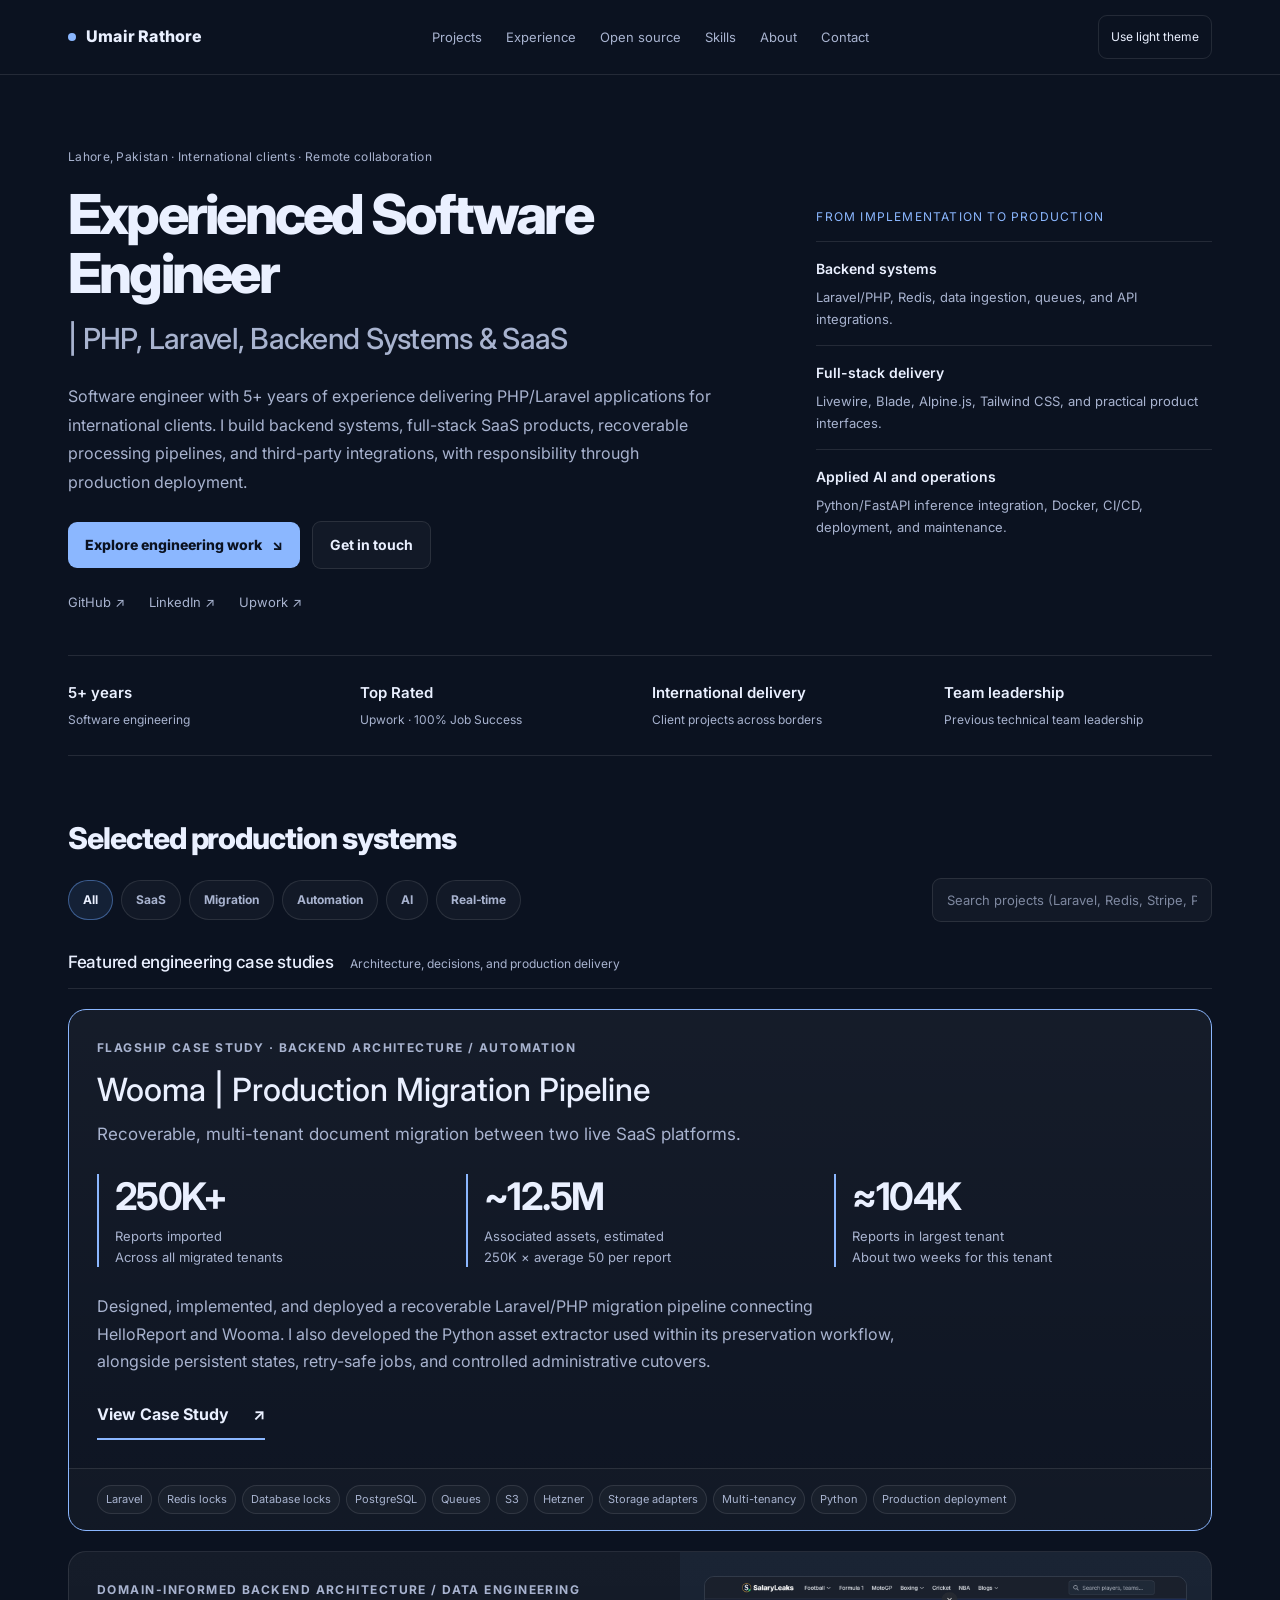
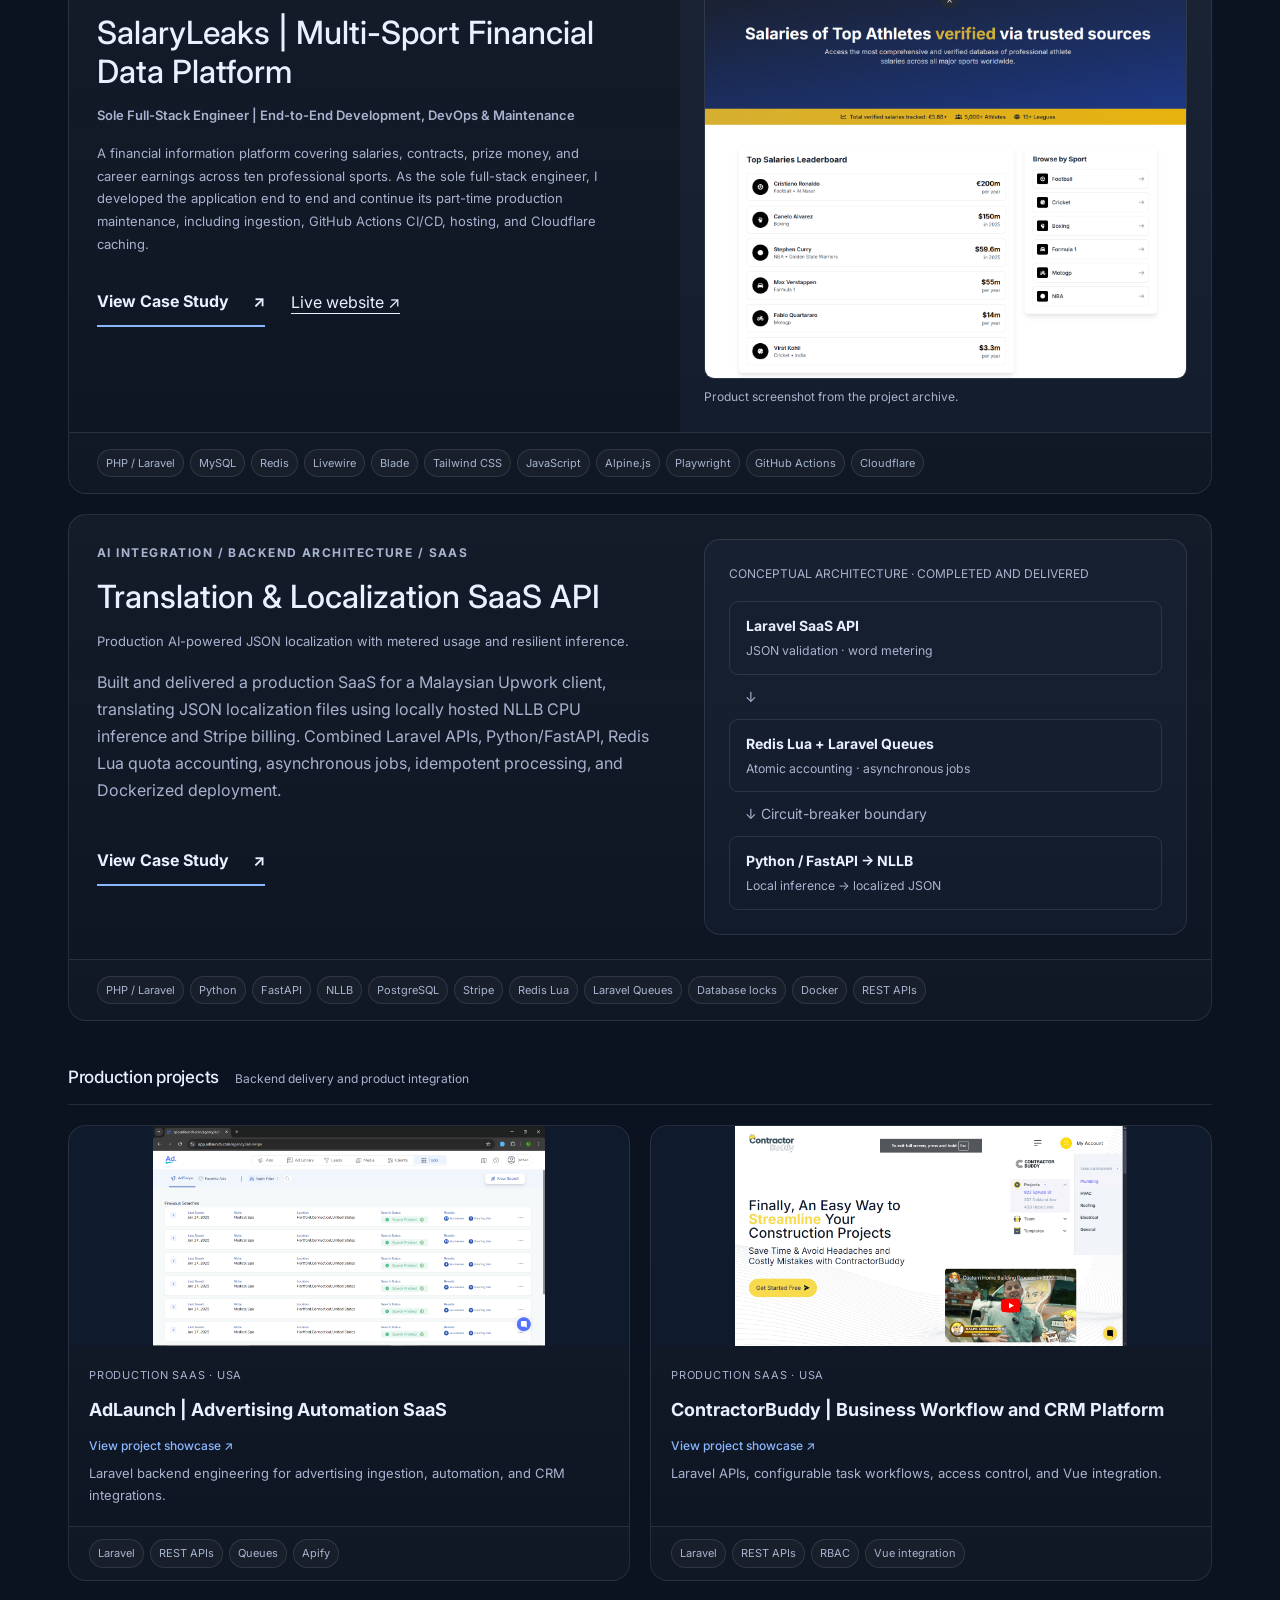
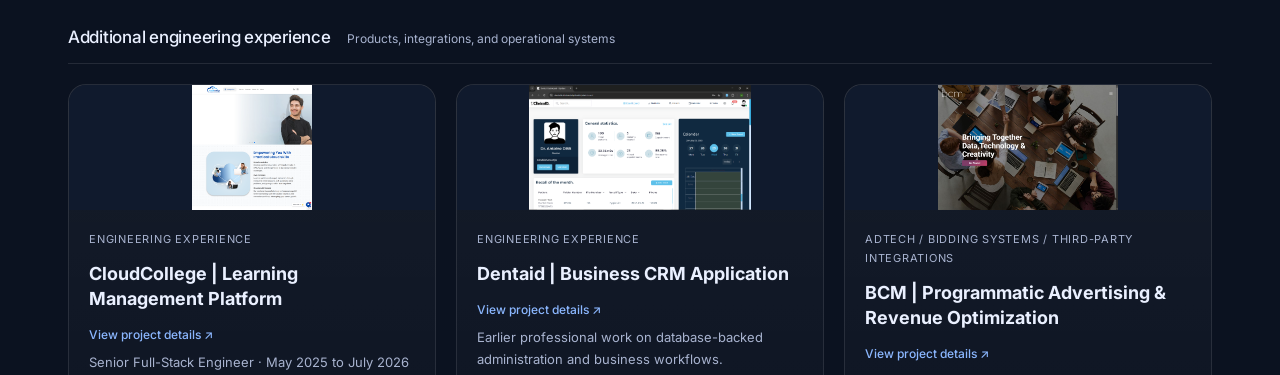
==== commit fe7b5d34: "Refine engineering positioning and project accuracy" ====
--- a/portfolio_final.html
+++ b/portfolio_final.html
@@ -1,1081 +1,2 @@
 <!doctype html>
-<html lang="en">
-<head>
-  <meta charset="utf-8" />
-  <meta name="viewport" content="width=device-width, initial-scale=1" />
-  <meta name="theme-color" content="#0b1220" />
-  <title>Umair Rathore — Backend Systems Engineer (Laravel • Node.js • WebRTC) • 4+ Years</title>
-  <meta name="description" content="Backend Systems Engineer building production SaaS platforms, APIs, real-time systems (WebRTC), automations, and deterministic data-migration pipelines. Laravel, Node.js, PostgreSQL/MySQL, Stripe, Twilio, OpenAI." />
-  <meta name="keywords" content="Umair Rathore,Laravel,PHP,Node.js,WebRTC,SaaS,Backend Engineer,REST API,PostgreSQL,MySQL,Stripe,Twilio,OpenAI,Queues,Redis,S3" />
-  <meta name="author" content="Umair Rathore" />
-
-  <!-- Open Graph -->
-  <meta property="og:title" content="Umair Rathore — Backend Systems Engineer" />
-  <meta property="og:description" content="Laravel + Node.js backend engineer building SaaS, automations, real-time (WebRTC) and migration pipelines." />
-  <meta property="og:type" content="website" />
-
-  <!-- Bootstrap 5 -->
-  <link href="https://cdn.jsdelivr.net/npm/bootstrap@5.3.3/dist/css/bootstrap.min.css" rel="stylesheet"
-        integrity="sha384-QWTKZyjpPEjISv5WaRU9OFeRpok6YctnYmDr5pNlyT2bRjXh0JMhjY6hW+ALEwIH" crossorigin="anonymous" />
-  <link rel="preconnect" href="https://fonts.googleapis.com">
-  <link rel="preconnect" href="https://fonts.gstatic.com" crossorigin>
-  <link href="https://fonts.googleapis.com/css2?family=Montserrat:wght@600;700;800&family=Inter:wght@400;500;600;700&display=swap" rel="stylesheet">
-
-  <style>
-    :root{
-      --bg:#0b1220;
-      --panel:#0f1b33;
-      --panel2:#101a2d;
-      --text:#eaf0ff;
-      --muted:#a8b3cf;
-      --line:rgba(255,255,255,.10);
-      --brand:#6ea8ff;
-      --brand2:#8b5cf6;
-      --good:#22c55e;
-      --warn:#fbbf24;
-      --shadow: 0 18px 60px rgba(0,0,0,.38);
-      --radius: 18px;
-      --radius2: 26px;
-      --max: 1160px;
-    }
-    [data-theme="light"]{
-      --bg:#f7f8fb;
-      --panel:#ffffff;
-      --panel2:#ffffff;
-      --text:#0f172a;
-      --muted:#475569;
-      --line:rgba(2,6,23,.10);
-      --shadow: 0 18px 60px rgba(2,6,23,.12);
-    }
-
-    *{box-sizing:border-box}
-    html{scroll-behavior:smooth}
-    body{
-      margin:0;
-      font-family: Inter, system-ui, -apple-system, Segoe UI, Roboto, Helvetica, Arial, sans-serif;
-      background:
-        radial-gradient(1000px 500px at 15% 12%, rgba(110,168,255,.22), transparent 55%),
-        radial-gradient(900px 520px at 85% 16%, rgba(139,92,246,.16), transparent 55%),
-        radial-gradient(900px 520px at 65% 90%, rgba(34,197,94,.10), transparent 55%),
-        var(--bg);
-      color:var(--text);
-    }
-    a{color:inherit}
-    .wrap{max-width:var(--max); margin:0 auto; padding:0 18px}
-
-    /* Top bar */
-    .topbar{
-      position:sticky; top:0; z-index:50;
-      backdrop-filter: blur(14px);
-      background: color-mix(in srgb, var(--bg) 72%, transparent);
-      border-bottom:1px solid var(--line);
-    }
-    .topbar-inner{
-      display:flex; align-items:center; justify-content:space-between;
-      padding:12px 0; gap:10px;
-    }
-    .brand{
-      display:flex; align-items:center; gap:10px;
-      text-decoration:none;
-      font-weight:800; letter-spacing:.2px;
-      font-family: Montserrat, Inter, system-ui, sans-serif;
-    }
-    .brand-dot{
-      width:12px; height:12px; border-radius:50%;
-      background: linear-gradient(135deg, var(--brand), var(--brand2));
-      box-shadow: 0 0 0 5px rgba(110,168,255,.16);
-    }
-    .navlinks{display:flex; gap:10px; flex-wrap:wrap; justify-content:flex-end}
-    .navlinks a{
-      text-decoration:none; font-size:14px;
-      color:var(--muted);
-      padding:8px 10px;
-      border-radius:12px;
-      border:1px solid transparent;
-    }
-    .navlinks a:hover{
-      color:var(--text);
-      border-color: var(--line);
-      background: rgba(255,255,255,.04);
-    }
-
-    /* Hero */
-    .hero{padding:44px 0 18px}
-    .hero-grid{
-      display:grid;
-      grid-template-columns: 1.25fr .75fr;
-      gap:18px;
-      align-items:stretch;
-    }
-    @media (max-width: 992px){
-      .hero-grid{grid-template-columns:1fr}
-    }
-    .p-card{
-      background: linear-gradient(180deg, rgba(255,255,255,.045), rgba(255,255,255,.012));
-      border:1px solid var(--line);
-      border-radius: var(--radius2);
-      box-shadow: var(--shadow);
-      overflow:hidden;
-    }
-    .hero-left{padding:24px; position:relative}
-    .kicker{
-      display:inline-flex; align-items:center; gap:10px;
-      color:var(--muted); font-weight:600; font-size:14px;
-    }
-    .pill{
-      border:1px solid var(--line);
-      background: rgba(255,255,255,.04);
-      padding:6px 10px;
-      border-radius:999px;
-      font-size:12px;
-      color:var(--muted);
-    }
-    h1{
-      margin:14px 0 10px;
-      font-family: Montserrat, Inter, system-ui, sans-serif;
-      font-weight:800;
-      letter-spacing:-.6px;
-      line-height:1.05;
-      font-size: clamp(32px, 3.2vw, 46px);
-    }
-    .sub{
-      color:var(--muted);
-      max-width: 70ch;
-      margin: 0 0 16px;
-      font-size: 15.5px;
-    }
-    .cta-row{display:flex; gap:10px; flex-wrap:wrap; align-items:center}
-    .btn-brand{
-      background: linear-gradient(135deg, var(--brand), var(--brand2));
-      color: #061024;
-      border:0;
-      font-weight:800;
-      padding:10px 14px;
-      border-radius:14px;
-      text-decoration:none;
-      display:inline-flex; align-items:center; gap:10px;
-      box-shadow: 0 12px 30px rgba(110,168,255,.20);
-    }
-    .btn-ghost{
-      border:1px solid var(--line);
-      background: rgba(255,255,255,.03);
-      color: var(--text);
-      font-weight:700;
-      padding:10px 14px;
-      border-radius:14px;
-      text-decoration:none;
-      display:inline-flex; align-items:center; gap:10px;
-    }
-    .btn-ghost:hover{background: rgba(255,255,255,.05)}
-    .hero-right{padding:18px}
-    .mini{
-      border:1px solid var(--line);
-      border-radius: 18px;
-      background: rgba(255,255,255,.03);
-      padding:14px;
-      margin-bottom:12px;
-    }
-    .mini h3{
-      margin:0 0 8px;
-      font-family: Montserrat, Inter, system-ui, sans-serif;
-      font-size: 15px;
-      letter-spacing:-.2px;
-    }
-    .kv{display:flex; gap:10px; flex-wrap:wrap}
-    .kv .tag{
-      font-size:12px;
-      padding:6px 10px;
-      border-radius:999px;
-      background: rgba(255,255,255,.04);
-      border:1px solid var(--line);
-      color: var(--muted);
-    }
-
-    /* Sections */
-    section{padding:36px 0 0}
-    .section-title{
-      display:flex; align-items:flex-end; justify-content:space-between;
-      gap:12px; margin: 0 0 14px;
-    }
-    .section-title h2{
-      font-family: Montserrat, Inter, system-ui, sans-serif;
-      font-weight:800; letter-spacing:-.4px;
-      margin:0;
-    }
-    .section-title p{margin:0; color:var(--muted); font-size:14px}
-
-    /* Project grid */
-    .filters{
-      display:flex; gap:10px; flex-wrap:wrap; align-items:center;
-      margin: 10px 0 18px;
-    }
-    .chip{
-      border:1px solid var(--line);
-      background: rgba(255,255,255,.03);
-      color: var(--muted);
-      font-weight:700;
-      padding:8px 12px;
-      border-radius:999px;
-      font-size:13px;
-      cursor:pointer;
-      user-select:none;
-    }
-    .chip.active{
-      color: var(--text);
-      border-color: rgba(110,168,255,.45);
-      background: rgba(110,168,255,.10);
-    }
-    .search{
-      margin-left:auto;
-      min-width: 260px;
-    }
-    .search input{
-      width:100%;
-      border-radius:999px;
-      padding:10px 14px;
-      border:1px solid var(--line);
-      background: rgba(255,255,255,.03);
-      color: var(--text);
-      outline:none;
-    }
-    .search input::placeholder{color: color-mix(in srgb, var(--muted) 72%, transparent)}
-
-    .grid{
-      display:grid;
-      grid-template-columns: repeat(12, 1fr);
-      gap:14px;
-    }
-    @media (max-width: 992px){
-      .grid{grid-template-columns: repeat(6, 1fr);}
-    }
-    @media (max-width: 640px){
-      .grid{grid-template-columns: repeat(1, 1fr);}
-    }
-    .proj{
-      grid-column: span 6;
-      background: linear-gradient(180deg, rgba(255,255,255,.045), rgba(255,255,255,.012));
-      border:1px solid var(--line);
-      border-radius: var(--radius);
-      overflow:hidden;
-      box-shadow: 0 14px 44px rgba(0,0,0,.22);
-      transition: transform .25s ease, border-color .25s ease;
-      cursor:pointer;
-      display:flex; flex-direction:column;
-      min-height: 320px;
-    }
-    @media (max-width: 992px){ .proj{grid-column: span 6;} }
-    @media (max-width: 640px){ .proj{grid-column: span 12;} }
-    .proj:hover{
-      transform: translateY(-6px);
-      border-color: rgba(110,168,255,.40);
-    }
-    .thumb{
-      position:relative;
-      height: 170px;
-      background: rgba(255,255,255,.04);
-      overflow:hidden;
-    }
-    .thumb img{
-      width:100%; height:100%;
-      object-fit:cover;
-      transform: scale(1.03);
-      transition: transform .35s ease;
-      filter: saturate(1.1);
-    }
-    .proj:hover .thumb img{transform: scale(1.08)}
-    .thumb .overlay{
-      position:absolute; inset:0;
-      background: linear-gradient(180deg, rgba(0,0,0,0), rgba(0,0,0,.55));
-      display:flex;
-      align-items:flex-end;
-      padding:10px 12px;
-      gap:8px;
-    }
-    .badge-pill{
-      font-size:12px;
-      font-weight:800;
-      padding:6px 10px;
-      border-radius:999px;
-      background: rgba(0,0,0,.35);
-      border:1px solid rgba(255,255,255,.18);
-      color:#fff;
-    }
-    .proj-body{padding:14px 14px 12px; flex:1}
-    .proj-title{
-      font-family: Montserrat, Inter, system-ui, sans-serif;
-      font-weight:800;
-      letter-spacing:-.25px;
-      margin:0 0 6px;
-      font-size: 17px;
-      line-height:1.15;
-    }
-    .proj-desc{margin:0; color:var(--muted); font-size:14px}
-    .proj-tags{
-      display:flex; flex-wrap:wrap; gap:8px;
-      padding: 10px 14px 14px;
-      border-top:1px solid var(--line);
-      background: rgba(255,255,255,.015);
-    }
-    .t{
-      font-size:12px;
-      padding:6px 10px;
-      border-radius:999px;
-      border:1px solid var(--line);
-      background: rgba(255,255,255,.03);
-      color: var(--muted);
-      white-space:nowrap;
-    }
-
-    /* Skills */
-    .skills{
-      display:flex; flex-wrap:wrap; gap:10px;
-    }
-    .skill{
-      font-size:13px;
-      padding:10px 12px;
-      border-radius: 999px;
-      border:1px solid var(--line);
-      background: rgba(255,255,255,.03);
-      color: var(--text);
-      font-weight:700;
-    }
-    .skill small{color:var(--muted); font-weight:700}
-
-    /* Footer */
-    footer{
-      padding:34px 0 40px;
-      color: var(--muted);
-      border-top:1px solid var(--line);
-      margin-top: 38px;
-      font-size:14px;
-    }
-
-    /* Modal polish (Upwork-ish) */
-    .modal-content{
-      background: var(--panel);
-      border:1px solid var(--line);
-      border-radius: 20px;
-      box-shadow: var(--shadow);
-      color: var(--text);
-    }
-    .modal-header, .modal-footer{border-color: var(--line)}
-    .modal-title{font-family: Montserrat, Inter, system-ui, sans-serif; font-weight:800}
-    .modal .meta{
-      display:flex; gap:10px; flex-wrap:wrap;
-      margin-top: 6px;
-    }
-    .modal .meta a{
-      color: var(--brand);
-      text-decoration: none;
-      font-weight: 800;
-      font-size: 13px;
-      border:1px solid color-mix(in srgb, var(--brand) 40%, transparent);
-      padding:7px 10px;
-      border-radius:999px;
-      background: rgba(110,168,255,.10);
-    }
-    .modal .meta a:hover{background: rgba(110,168,255,.16)}
-    .modal .bullets{margin:12px 0 0; padding-left: 18px; color: var(--muted)}
-    .carousel-inner{
-      border-radius: 16px;
-      border:1px solid var(--line);
-      overflow:hidden;
-      background: rgba(255,255,255,.03);
-    }
-    .carousel-item img{
-      width:100%;
-      height: 370px;
-      object-fit: cover;
-    }
-    .carousel-control-prev,
-    .carousel-control-next {
-      opacity: 1;
-    }
-    .carousel-control-prev-icon,
-    .carousel-control-next-icon {
-      filter: brightness(0) invert(0.2);
-      background-color: rgba(255,255,255,0.8);
-      border-radius: 50%;
-      padding: 12px;
-      box-shadow: 0 2px 8px rgba(0,0,0,0.4);
-    }
-    @media (max-width: 640px){
-      .carousel-item img{height: 260px;}
-      .search{min-width: 160px;}
-    }
-  </style>
-</head>
-
-<body>
-  <!-- Topbar -->
-  <div class="topbar">
-    <div class="wrap">
-      <div class="topbar-inner">
-        <a class="brand" href="#top">
-          <span class="brand-dot"></span>
-          <span>Umair Rathore</span>
-        </a>
-
-        <div class="d-flex align-items-center gap-2">
-          <div class="navlinks d-none d-md-flex">
-            <a href="#projects">Projects</a>
-            <a href="#skills">Skills</a>
-            <a href="#about">About</a>
-            <a href="#contact">Contact</a>
-          </div>
-
-          <button id="themeBtn" class="btn btn-sm btn-outline-light" style="border-color:var(--line); color:var(--text); border-radius:12px; background:rgba(255,255,255,.02)">
-            Toggle theme
-          </button>
-        </div>
-      </div>
-    </div>
-  </div>
-
-  <div id="top" class="wrap">
-    <!-- Hero -->
-    <div class="hero">
-      <div class="hero-grid">
-        <div class="p-card hero-left">
-          <div class="kicker">
-            <span class="pill">Backend Systems Engineer</span>
-            <span class="pill">4+ years experience</span>
-            <span class="pill">Laravel • Node.js • WebRTC</span>
-            <span class="pill">SaaS • APIs • Automations</span>
-          </div>
-
-          <h1>Shipping production SaaS backends, real‑time systems, and deterministic migration pipelines.</h1>
-          <p class="sub">
-            I’m a backend systems engineer with 4+ years of production experience across Laravel/PHP and modern JS. I build clean service layers, resilient queues, webhook‑driven integrations, and performance‑safe data pipelines — and I also ship Node.js real‑time systems (WebRTC signaling, WebSockets, session/room state).
-          </p>
-
-          <div class="cta-row">
-            <a class="btn-brand" href="#projects">View Projects</a>
-            <a class="btn-ghost" href="https://www.upwork.com/freelancers/~0189e2b25fac579624" target="_blank" rel="noopener">Upwork</a>
-            <a class="btn-ghost" href="https://www.linkedin.com/in/umairrathore/" target="_blank" rel="noopener">LinkedIn</a>
-            <a class="btn-ghost" href="https://github.com/UmairRathore" target="_blank" rel="noopener">GitHub</a>
-            <a class="btn-ghost" href="mailto:contactusr22@gmail.com">Email</a>
-          </div>
-
-          <div class="mt-3 kv">
-            <span class="tag">REST APIs</span>
-            <span class="tag">Queues & Idempotency</span>
-            <span class="tag">PostgreSQL/MySQL</span>
-            <span class="tag">Stripe / Twilio</span>
-            <span class="tag">OpenAI integrations</span>
-            <span class="tag">AWS S3</span>
-          </div>
-        </div>
-
-        <div class="p-card hero-right">
-          <div class="mini">
-            <h3>Core stack</h3>
-            <div class="kv">
-              <span class="tag">Laravel</span>
-              <span class="tag">PHP</span>
-              <span class="tag">Node.js</span>
-              <span class="tag">WebRTC</span>
-              <span class="tag">JavaScript</span>
-              <span class="tag">Livewire/Blade</span>
-              <span class="tag">Redis</span>
-              <span class="tag">Docker</span>
-            </div>
-          </div>
-
-          <div class="mini">
-            <h3>Integration experience</h3>
-            <div class="kv">
-              <span class="tag">Shopify</span>
-              <span class="tag">Twilio</span>
-              <span class="tag">OpenAI</span>
-              <span class="tag">Google APIs</span>
-              <span class="tag">Calendly</span>
-              <span class="tag">Stripe</span>
-              <span class="tag">FCM</span>
-              <span class="tag">Webhooks</span>
-            </div>
-          </div>
-
-          <div class="mini">
-            <h3>Availability</h3>
-            <div class="kv">
-              <span class="tag">Remote • Contract</span>
-              <span class="tag">PKT (UTC+5)</span>
-              <span class="tag">Lahore, Pakistan</span>
-              <span class="tag">Async-friendly</span>
-            </div>
-            <div class="mt-2" style="color:var(--muted); font-size:13px">
-              Prefer projects that value correct architecture (observability, retries, idempotency, security).
-            </div>
-          </div>
-        </div>
-      </div>
-    </div>
-
-    <!-- Projects -->
-    <section id="projects">
-      <div class="section-title">
-        <h2>Selected projects</h2>
-        <p>Click a card for an Upwork-style image preview + details.</p>
-      </div>
-
-      <div class="filters">
-        <div class="chip active" data-filter="all">All</div>
-        <div class="chip" data-filter="saas">SaaS</div>
-        <div class="chip" data-filter="migration">Migration</div>
-        <div class="chip" data-filter="automation">Automation</div>
-        <div class="chip" data-filter="ai">AI</div>
-        <div class="chip" data-filter="realtime">Real‑time</div>
-
-        <div class="search">
-          <input id="searchInput" type="text" placeholder="Search projects (e.g., WebRTC, Stripe, Shopify, PDF)…" />
-        </div>
-      </div>
-
-      <div id="projectGrid" class="grid"></div>
-    </section>
-
-    <!-- Skills -->
-    <section id="skills">
-      <div class="section-title">
-        <h2>Skills</h2>
-        <p>Backend-first. Pragmatic. Production oriented.</p>
-      </div>
-
-      <div class="p-card p-3" style="border-radius:22px">
-        <div class="skills">
-          <span class="skill">Laravel <small>• Service layer • DDD-ready</small></span>
-          <span class="skill">PHP <small>• OOP • design patterns</small></span>
-          <span class="skill">Node.js <small>• APIs • WebSockets</small></span>
-          <span class="skill">WebRTC <small>• signaling • real-time</small></span>
-          <span class="skill">REST APIs <small>• versioning • auth</small></span>
-          <span class="skill">Queues <small>• retries • idempotency</small></span>
-          <span class="skill">PostgreSQL <small>• query design</small></span>
-          <span class="skill">MySQL <small>• indexing • migrations</small></span>
-          <span class="skill">Redis <small>• cache • rate limits</small></span>
-          <span class="skill">AWS S3 <small>• signed URLs • storage</small></span>
-          <span class="skill">Stripe <small>• payments • webhooks</small></span>
-          <span class="skill">Twilio <small>• SMS • WhatsApp</small></span>
-          <span class="skill">OpenAI <small>• tooling • structured outputs</small></span>
-          <span class="skill">3rd‑party APIs <small>• Shopify • Google</small></span>
-          <span class="skill">Frontend basics <small>• Blade • Livewire • Bootstrap</small></span>
-        </div>
-      </div>
-    </section>
-
-    <!-- About -->
-    <section id="about">
-      <div class="section-title">
-        <h2>About</h2>
-        <p>How I like to work.</p>
-      </div>
-
-      <div class="p-card p-4" style="border-radius:22px">
-        <div class="row g-4">
-          <div class="col-lg-7">
-            <div style="color:var(--muted)">
-              I’m a backend-focused engineer from Lahore, Pakistan. I care about correctness under load: safe retries, stable ordering,
-              auditability, and clean boundaries between modules. On product work, I optimize for long-term maintainability (not “scripts that work once”).
-              <br/><br/>
-              Recent themes: deterministic PDF ingestion/parsing pipelines, webhook-heavy integrations, multi-tenant job orchestration,
-              and real-time Node.js systems (WebRTC + signaling).
-            </div>
-          </div>
-          <div class="col-lg-5">
-            <div class="mini" style="margin:0">
-              <h3>What you get</h3>
-              <ul class="bullets">
-                <li>Clear system boundaries + documentation.</li>
-                <li>Resilient background processing: throttling, retries, resumability.</li>
-                <li>Security-first integration patterns (no leaked keys).</li>
-                <li>Performance-aware DB work and caching.</li>
-              </ul>
-            </div>
-          </div>
-        </div>
-      </div>
-    </section>
-
-    <!-- Contact -->
-    <section id="contact">
-      <div class="section-title">
-        <h2>Contact</h2>
-        <p>Fastest response: Upwork, LinkedIn, or email.</p>
-      </div>
-
-      <div class="p-card p-4" style="border-radius:22px">
-        <div class="row g-3 align-items-center">
-          <div class="col-lg-8" style="color:var(--muted)">
-            If you want a backend engineer who can own a system end-to-end (design → build → ship → iterate),
-            send context and constraints. I’ll respond with a clear plan + milestones.
-          </div>
-          <div class="col-lg-4 d-flex gap-2 justify-content-lg-end flex-wrap">
-            <a class="btn btn-primary" href="mailto:contactusr22@gmail.com">Email</a>
-            <a class="btn btn-outline-primary" href="https://www.upwork.com/freelancers/~0189e2b25fac579624" target="_blank" rel="noopener">Upwork</a>
-            <a class="btn btn-outline-primary" href="https://www.linkedin.com/in/umairrathore/" target="_blank" rel="noopener">LinkedIn</a>
-            <a class="btn btn-outline-primary" href="https://github.com/UmairRathore" target="_blank" rel="noopener">GitHub</a>
-          </div>
-        </div>
-      </div>
-    </section>
-
-    <footer>
-      <div class="d-flex flex-wrap justify-content-between gap-2">
-        <div>© <span id="year"></span> Umair Rathore — Built as a single-file GitHub Pages site.</div>
-        <div>Tip: replace the image URLs inside <code>projects</code> in the script to use your own screenshots.</div>
-      </div>
-    </footer>
-  </div>
-
-  <!-- Project Modal -->
-  <div class="modal fade" id="projectModal" tabindex="-1" aria-hidden="true">
-    <div class="modal-dialog modal-xl modal-dialog-centered modal-dialog-scrollable">
-      <div class="modal-content">
-        <div class="modal-header">
-          <div>
-            <div class="modal-title h5" id="pmTitle">Project</div>
-            <div class="meta" id="pmLinks"></div>
-          </div>
-          <button type="button" class="btn-close btn-close-white" data-bs-dismiss="modal" aria-label="Close"></button>
-        </div>
-
-        <div class="modal-body">
-          <div id="pmCarouselWrap" class="mb-3"></div>
-
-          <div class="row g-4">
-            <div class="col-lg-7">
-              <div id="pmDesc" style="color:var(--muted)"></div>
-              <ul id="pmBullets" class="bullets"></ul>
-            </div>
-            <div class="col-lg-5">
-              <div class="mini" style="margin:0">
-                <h3>Tech</h3>
-                <div id="pmTech" class="kv"></div>
-              </div>
-              <div class="mini" style="margin:12px 0 0">
-                <h3>Category</h3>
-                <div id="pmCats" class="kv"></div>
-              </div>
-            </div>
-          </div>
-        </div>
-
-        <div class="modal-footer">
-          <div class="me-auto" style="color:var(--muted); font-size:13px">
-            Preview images are placeholders — swap with your real screenshots anytime.
-          </div>
-          <button type="button" class="btn btn-outline-light" style="border-color:var(--line); color:var(--text)" data-bs-dismiss="modal">Close</button>
-        </div>
-      </div>
-    </div>
-  </div>
-
-  <!-- Bootstrap JS -->
-  <script src="https://cdn.jsdelivr.net/npm/bootstrap@5.3.3/dist/js/bootstrap.bundle.min.js"
-          integrity="sha384-YvpcrYf0tY3lHB60NNkmXc5s9fDVZLESaAA55NDzOxhy9GkcIdslK1eN7N6jIeHz"
-          crossorigin="anonymous"></script>
-
-  <script>
-    // ---------------------------
-    // Data
-    // ---------------------------
-    const projects = [
-      {
-        id: "salaryleaks",
-        title: "SalaryLeaks.com — Sports Salary Analytics Platform",
-        subtitle: "Multi-sport contracts, SEO, data pipelines, and Livewire admin tooling",
-        cover: "img/projects/salayrleaks/landing_page.png",
-        images: [
-          "img/projects/salayrleaks/landing_page.png",
-          "img/projects/salayrleaks/admin_portal.png",
-          "img/projects/salayrleaks/player_information_page.png"
-        ],
-        desc: "A sports-data platform that models salaries/contracts across multiple sports (including fight-based earnings), with admin tooling for CRUD + CSV imports, and a public site optimized for SEO and discoverability.",
-        bullets: [
-          "Livewire admin components: players, multi-contract handling, fight earnings, and CSV uploads.",
-          "Domain separation per sport + shared contract services where appropriate.",
-          "Currency display logic and compact salary formatting.",
-          "SEO-focused pages: league/team/player routes, sitemaps, and structured content."
-        ],
-        tech: ["Laravel", "Livewire", "MySQL", "Blade", "Caching", "SEO"],
-        cats: ["saas", "automation"],
-        links: [
-          { label: "https://salaryleaks.com", url: "https://salaryleaks.com" }
-        ]
-      },
-      {
-        id: "webrtc-node",
-        title: "WebRTC Real‑Time Platform (Node.js)",
-        subtitle: "Signaling + session management for low-latency communication",
-        cover: "https://images.unsplash.com/photo-1518779578993-ec3579fee39f?auto=format&fit=crop&w=1400&q=80",
-        images: [
-          "https://images.unsplash.com/photo-1518770660439-4636190af475?auto=format&fit=crop&w=1600&q=80",
-          "https://images.unsplash.com/photo-1550751827-4bd374c3f58b?auto=format&fit=crop&w=1600&q=80",
-          "https://images.unsplash.com/photo-1451188214936-ec16b91c296f?auto=format&fit=crop&w=1600&q=80"
-        ],
-        desc: "A Node.js + WebRTC real-time system focusing on correct signaling, session state, and scalable room management. Designed as a backend-first real-time service that can power calls, streaming, or collaborative apps.",
-        bullets: [
-          "WebRTC signaling (offer/answer/ICE) with room + participant state.",
-          "WebSocket transport and guarded reconnection flows.",
-          "Backpressure-safe messaging and basic observability hooks.",
-          "Designed to evolve into SFU/MCU integrations if needed."
-        ],
-        tech: ["Node.js", "WebRTC", "WebSockets", "TypeScript (optional)", "Redis (optional)"],
-        cats: ["realtime", "saas"],
-        links: [
-          { label: "GitHub (add repo link)", url: "https://github.com/UmairRathore" }
-        ]
-      },
-      {
-        id: "cloudcollege",
-        title: "CloudCollege — E‑Learning SaaS",
-        subtitle: "Backend APIs, auth flows, and integrations",
-        cover: "img/projects/cloudcollege/landing_page.png",
-        images: [
-          "img/projects/cloudcollege/landing_page.png",
-          "img/projects/cloudcollege/dashboard.png",
-          "img/projects/cloudcollege/courses_listing.png"
-        ],
-        desc: "A production SaaS for online learning workflows. I work on backend APIs, authentication flows, and integrations to support stable course delivery and admin operations.",
-        bullets: [
-          "Auth + session flows and secure API endpoints.",
-          "Integrations with third-party services where needed.",
-          "Performance and maintainability focused code structure."
-        ],
-        tech: ["Laravel", "REST APIs", "MySQL", "Caching"],
-        cats: ["saas"],
-        links: []
-      },
-      {
-        id: "dentaid",
-        title: "Dentaid — Clinic CRM",
-        subtitle: "Appointments, billing, inventory, patient files",
-        cover: "img/projects/dentaid/dashboard.png",
-        images: [
-          "img/projects/dentaid/dashboard.png",
-          "img/projects/dentaid/appointments_calender.png",
-          "img/projects/dentaid/Consultation.png"
-        ],
-        desc: "A clinic management CRM tracking appointments, consultations, patient files, clinic inventory, billing, treatment statistics, and users. Built with a strong emphasis on CRUD correctness and operational workflows.",
-        bullets: [
-          "Patient record + appointment lifecycle handling.",
-          "Billing and inventory modules supporting clinic operations.",
-          "Role-based access and maintainable backend structure."
-        ],
-        tech: ["Laravel", "MySQL", "Blade", "RBAC"],
-        cats: ["saas"],
-        links: [
-          { label: "https://dentaid.clinicaid.ch/login", url: "https://dentaid.clinicaid.ch/login" }
-        ]
-      },
-      {
-        id: "contractorbuddy",
-        title: "Contractor Buddy",
-        subtitle: "SaaS app with backend workflows and integrations",
-        cover: "img/projects/contractorbuddy/homepage.png",
-        images: [
-          "img/projects/contractorbuddy/homepage.png",
-          "img/projects/contractorbuddy/projects_listing.png",
-          "img/projects/contractorbuddy/project_summary.png"
-        ],
-        desc: "A SaaS product where I contributed backend engineering and integration work, focusing on stable APIs and clean data handling.",
-        bullets: [
-          "Backend-first development with reliable API flows.",
-          "Integrations and automation tasks.",
-          "Maintainable Laravel patterns and structured code."
-        ],
-        tech: ["Laravel", "APIs", "Integrations"],
-        cats: ["saas"],
-        links: [
-          { label: "https://app.contractorbuddy.io/", url: "https://app.contractorbuddy.io/" }
-        ]
-      },
-      {
-        id: "adlaunch",
-        title: "AdLaunch",
-        subtitle: "Automation + data workflows for SaaS operations",
-        cover: "img/projects/adluanch/home_page.png",
-        images: [
-          "img/projects/adluanch/home_page.png",
-          "img/projects/adluanch/search_for_category.png",
-          "img/projects/adluanch/searched_Ads_details.png"
-        ],
-        desc: "Worked on backend workflows and automation for a SaaS product, focusing on API integrations and data correctness.",
-        bullets: [
-          "API integration + background job automation.",
-          "Data cleanup and structured processing.",
-          "Performance-safe backend patterns."
-        ],
-        tech: ["Laravel", "Queues", "APIs", "Automation"],
-        cats: ["saas", "automation"],
-        links: [
-          { label: "https://app.adlaunch.com/", url: "https://app.adlaunch.com/" }
-        ]
-      },
-      /*{
-        id: "beezjobs",
-        title: "Beez Jobs",
-        subtitle: "Web app with production backend features",
-        cover: "https://images.unsplash.com/photo-1521737604893-d14cc237f11d?auto=format&fit=crop&w=1400&q=80",
-        images: [
-          "https://images.unsplash.com/photo-1504384308090-c894fdcc538d?auto=format&fit=crop&w=1600&q=80",
-          "https://images.unsplash.com/photo-1531297484001-80022131f5a1?auto=format&fit=crop&w=1600&q=80",
-          "https://images.unsplash.com/photo-1545239351-1141bd82e8a6?auto=format&fit=crop&w=1600&q=80"
-        ],
-        desc: "A production web app demonstrating solid Laravel development fundamentals across backend features and workflows.",
-        bullets: [
-          "Stable backend patterns and CRUD flows.",
-          "Production deployment and maintenance experience."
-        ],
-        tech: ["Laravel", "MySQL", "Frontend basics"],
-        cats: ["saas"],
-        links: [
-          { label: "http://beezjobs.com", url: "http://beezjobs.com" }
-        ]
-      },*/
-      {
-        id: "shopify-bot",
-        title: "Shopify Order Automation (Cron + Webhooks)",
-        subtitle: "Order generation and scheduled automation",
-        cover: "",
-        images: [],
-        desc: "Automated Shopify order creation using cron-driven jobs, with careful rate limiting and error handling to keep flows stable.",
-        bullets: [
-          "Cron-based scheduling and safe retry patterns.",
-          "Shopify API integration + structured payload handling.",
-          "Operational logging and failure visibility."
-        ],
-        tech: ["Laravel", "Shopify API", "Cron/Queues", "Webhooks"],
-        cats: ["automation"],
-        links: []
-      },
-      {
-        id: "twilio-openai",
-        title: "WhatsApp / SMS AI Bot (Twilio + OpenAI)",
-        subtitle: "Webhook-driven messaging with reliable delivery",
-        cover: "",
-        images: [],
-        desc: "An AI-enabled messaging bot built around Twilio webhooks. Focused on correct webhook response handling, async AI calls, and reliable real-time message delivery.",
-        bullets: [
-          "Twilio webhook handling with strict request validation.",
-          "Async AI orchestration with delivery guarantees.",
-          "Observability-friendly logging and failure handling."
-        ],
-        tech: ["Twilio", "OpenAI", "Webhooks", "Node.js/Laravel"],
-        cats: ["ai", "automation"],
-        links: []
-      },
-      {
-        id: "wooma-migration",
-        title: "HelloReport → Wooma Deterministic Migration Pipeline",
-        subtitle: "Admin-controlled, user-consented migration with resumable state machine",
-        cover: "",
-        images: [],
-        desc: "A system-grade ingestion pipeline to migrate large historical report datasets from HelloReport into Wooma. The pipeline runs fully server-side using session cookies, paginated discovery, deterministic PDF acquisition, strict JSON mapping, and idempotent lifecycle tracking (PENDING → DOWNLOADING → IMPORTED/FAILED).",
-        bullets: [
-          "Queue-driven: throttling, retries, resumability, and reconciliation to prevent silent skips.",
-          "Supports concurrent users and long-running migrations (users can close their PCs).",
-          "PDF storage via S3; deterministic parsing (no OCR) with strict schema mapping to Wooma JSON.",
-          "Traffic-safe profile: per-user + global rate limits."
-        ],
-        tech: ["Laravel", "Queues", "PostgreSQL", "AWS S3", "Redis", "HTTP client", "PDF parsing"],
-        cats: ["migration", "automation", "saas"],
-        links: [
-          { label: "Architecture notes (private)", url: "#" }
-        ]
-      }
-    ];
-
-    // ---------------------------
-    // UI rendering
-    // ---------------------------
-    const grid = document.getElementById("projectGrid");
-    const searchInput = document.getElementById("searchInput");
-    const chips = Array.from(document.querySelectorAll(".chip"));
-
-    let activeFilter = "all";
-    let activeSearch = "";
-
-    function matches(project){
-      const inFilter = activeFilter === "all" || project.cats.includes(activeFilter);
-      const s = activeSearch.trim().toLowerCase();
-      if(!s) return inFilter;
-
-      const hay = [
-        project.title, project.subtitle, project.desc,
-        ...(project.tech || []), ...(project.cats || [])
-      ].join(" ").toLowerCase();
-
-      return inFilter && hay.includes(s);
-    }
-
-    function cardHTML(p){
-      const cat = (p.cats || [])[0] || "project";
-      const badgeText = cat === "realtime" ? "Real‑time" : cat.charAt(0).toUpperCase() + cat.slice(1);
-
-      const tags = (p.tech || []).slice(0, 4).map(t => `<span class="t">${escapeHtml(t)}</span>`).join("");
-      const hasCover = !!(p.cover && String(p.cover).trim());
-      const thumbInner = hasCover
-        ? `<img loading="lazy" src="${escapeAttr(p.cover)}" alt="${escapeAttr(p.title)} cover" />`
-        : `<div style="height:100%; width:100%; display:flex; align-items:center; justify-content:center;
-                 background: linear-gradient(135deg, rgba(110,168,255,.18), rgba(139,92,246,.16));
-                 border-bottom:1px solid rgba(255,255,255,.08);">
-             <div style="text-align:center; padding:14px 16px">
-               <div style="font-weight:900; letter-spacing:.3px; font-size:13px; color:rgba(255,255,255,.92)">BACKEND PROJECT</div>
-               <div style="margin-top:6px; font-size:12px; color:rgba(255,255,255,.72)">No UI screenshots</div>
-             </div>
-           </div>`;
-
-      return `
-        <div class="proj" role="button" tabindex="0" data-id="${escapeHtml(p.id)}">
-          <div class="thumb">
-            ${thumbInner}
-            <div class="overlay">
-              <span class="badge-pill">${escapeHtml(badgeText)}</span>
-              <span class="badge-pill">${hasCover ? "Click to preview" : "Click for details"}</span>
-            </div>
-          </div>
-          <div class="proj-body">
-            <div class="proj-title">${escapeHtml(p.title)}</div>
-            <p class="proj-desc">${escapeHtml(p.subtitle || "")}</p>
-          </div>
-          <div class="proj-tags">${tags}</div>
-        </div>
-      `;
-    }
-
-    function render(){
-      const visible = projects.filter(matches);
-      if(!visible.length){
-        grid.innerHTML = `<div class="p-card p-4" style="grid-column: 1 / -1; border-radius:22px">
-          <div style="color:var(--muted)">No projects match your search/filter.</div>
-        </div>`;
-        return;
-      }
-      grid.innerHTML = visible.map(cardHTML).join("");
-      // click listeners
-      grid.querySelectorAll(".proj").forEach(el => {
-        el.addEventListener("click", () => openProject(el.dataset.id));
-        el.addEventListener("keydown", (e) => {
-          if(e.key === "Enter" || e.key === " "){ e.preventDefault(); openProject(el.dataset.id); }
-        });
-      });
-    }
-
-    // ---------------------------
-    // Modal
-    // ---------------------------
-    const modalEl = document.getElementById("projectModal");
-    const modal = new bootstrap.Modal(modalEl);
-    const pmTitle = document.getElementById("pmTitle");
-    const pmLinks = document.getElementById("pmLinks");
-    const pmCarouselWrap = document.getElementById("pmCarouselWrap");
-    const pmDesc = document.getElementById("pmDesc");
-    const pmBullets = document.getElementById("pmBullets");
-    const pmTech = document.getElementById("pmTech");
-    const pmCats = document.getElementById("pmCats");
-
-    function openProject(id){
-      const p = projects.find(x => x.id === id);
-      if(!p) return;
-
-      pmTitle.textContent = p.title;
-
-      pmLinks.innerHTML = (p.links || []).filter(l => l.url && l.url !== "#").map(l => {
-        return `<a href="${escapeAttr(l.url)}" target="_blank" rel="noopener">${escapeHtml(l.label)}</a>`;
-      }).join("");
-
-      pmDesc.textContent = p.desc || "";
-
-      pmBullets.innerHTML = (p.bullets || []).map(b => `<li>${escapeHtml(b)}</li>`).join("");
-
-      pmTech.innerHTML = (p.tech || []).map(t => `<span class="tag">${escapeHtml(t)}</span>`).join("");
-      pmCats.innerHTML = (p.cats || []).map(c => `<span class="tag">${escapeHtml(c)}</span>`).join("");
-
-      // Build carousel (Upwork-ish preview)
-      const imgs = (p.images && p.images.length) ? p.images : [p.cover];
-      const carouselId = "pmCarousel";
-      const indicators = imgs.map((_, i) =>
-        `<button type="button" data-bs-target="#${carouselId}" data-bs-slide-to="${i}" ${i===0?'class="active" aria-current="true"':''} aria-label="Slide ${i+1}"></button>`
-      ).join("");
-
-      const slides = imgs.map((src, i) =>
-        `<div class="carousel-item ${i===0?'active':''}">
-          <img src="${escapeAttr(src)}" alt="${escapeAttr(p.title)} screenshot ${i+1}" />
-        </div>`
-      ).join("");
-
-      pmCarouselWrap.innerHTML = `
-        <div id="${carouselId}" class="carousel slide" data-bs-ride="carousel">
-          <div class="carousel-indicators">${indicators}</div>
-          <div class="carousel-inner">${slides}</div>
-          <button class="carousel-control-prev" type="button" data-bs-target="#${carouselId}" data-bs-slide="prev">
-            <span class="carousel-control-prev-icon" aria-hidden="true"></span>
-            <span class="visually-hidden">Previous</span>
-          </button>
-          <button class="carousel-control-next" type="button" data-bs-target="#${carouselId}" data-bs-slide="next">
-            <span class="carousel-control-next-icon" aria-hidden="true"></span>
-            <span class="visually-hidden">Next</span>
-          </button>
-        </div>
-      `;
-
-      modal.show();
-    }
-
-    // ---------------------------
-    // Filter + search
-    // ---------------------------
-    chips.forEach(chip => {
-      chip.addEventListener("click", () => {
-        chips.forEach(c => c.classList.remove("active"));
-        chip.classList.add("active");
-        activeFilter = chip.dataset.filter;
-        render();
-      });
-    });
-
-    searchInput.addEventListener("input", () => {
-      activeSearch = searchInput.value || "";
-      render();
-    });
-
-    // ---------------------------
-    // Theme toggle
-    // ---------------------------
-    const themeBtn = document.getElementById("themeBtn");
-    const root = document.documentElement;
-
-    function setTheme(mode){
-      if(mode === "light") root.setAttribute("data-theme","light");
-      else root.removeAttribute("data-theme");
-      localStorage.setItem("theme", mode);
-    }
-    const saved = localStorage.getItem("theme");
-    if(saved) setTheme(saved);
-
-    themeBtn.addEventListener("click", () => {
-      const isLight = root.getAttribute("data-theme") === "light";
-      setTheme(isLight ? "dark" : "light");
-    });
-
-    // ---------------------------
-    // Helpers
-    // ---------------------------
-    function escapeHtml(str){
-      return String(str ?? "")
-        .replaceAll("&","&amp;")
-        .replaceAll("<","&lt;")
-        .replaceAll(">","&gt;")
-        .replaceAll('"',"&quot;")
-        .replaceAll("'","&#039;");
-    }
-    function escapeAttr(str){ return escapeHtml(str); }
-
-    document.getElementById("year").textContent = new Date().getFullYear();
-
-    // Initial render
-    render();
-  </script>
-</body>
-</html>
+<html lang="en"><head><meta charset="utf-8"><meta name="viewport" content="width=device-width, initial-scale=1"><meta name="robots" content="noindex,follow"><link rel="canonical" href="https://umairrathore.github.io/PortFolio/"><meta http-equiv="refresh" content="0;url=index.html"><title>Umair Rathore | Portfolio</title></head><body><p>This earlier portfolio draft has moved. <a href="index.html">Visit the current portfolio</a>.</p></body></html>
